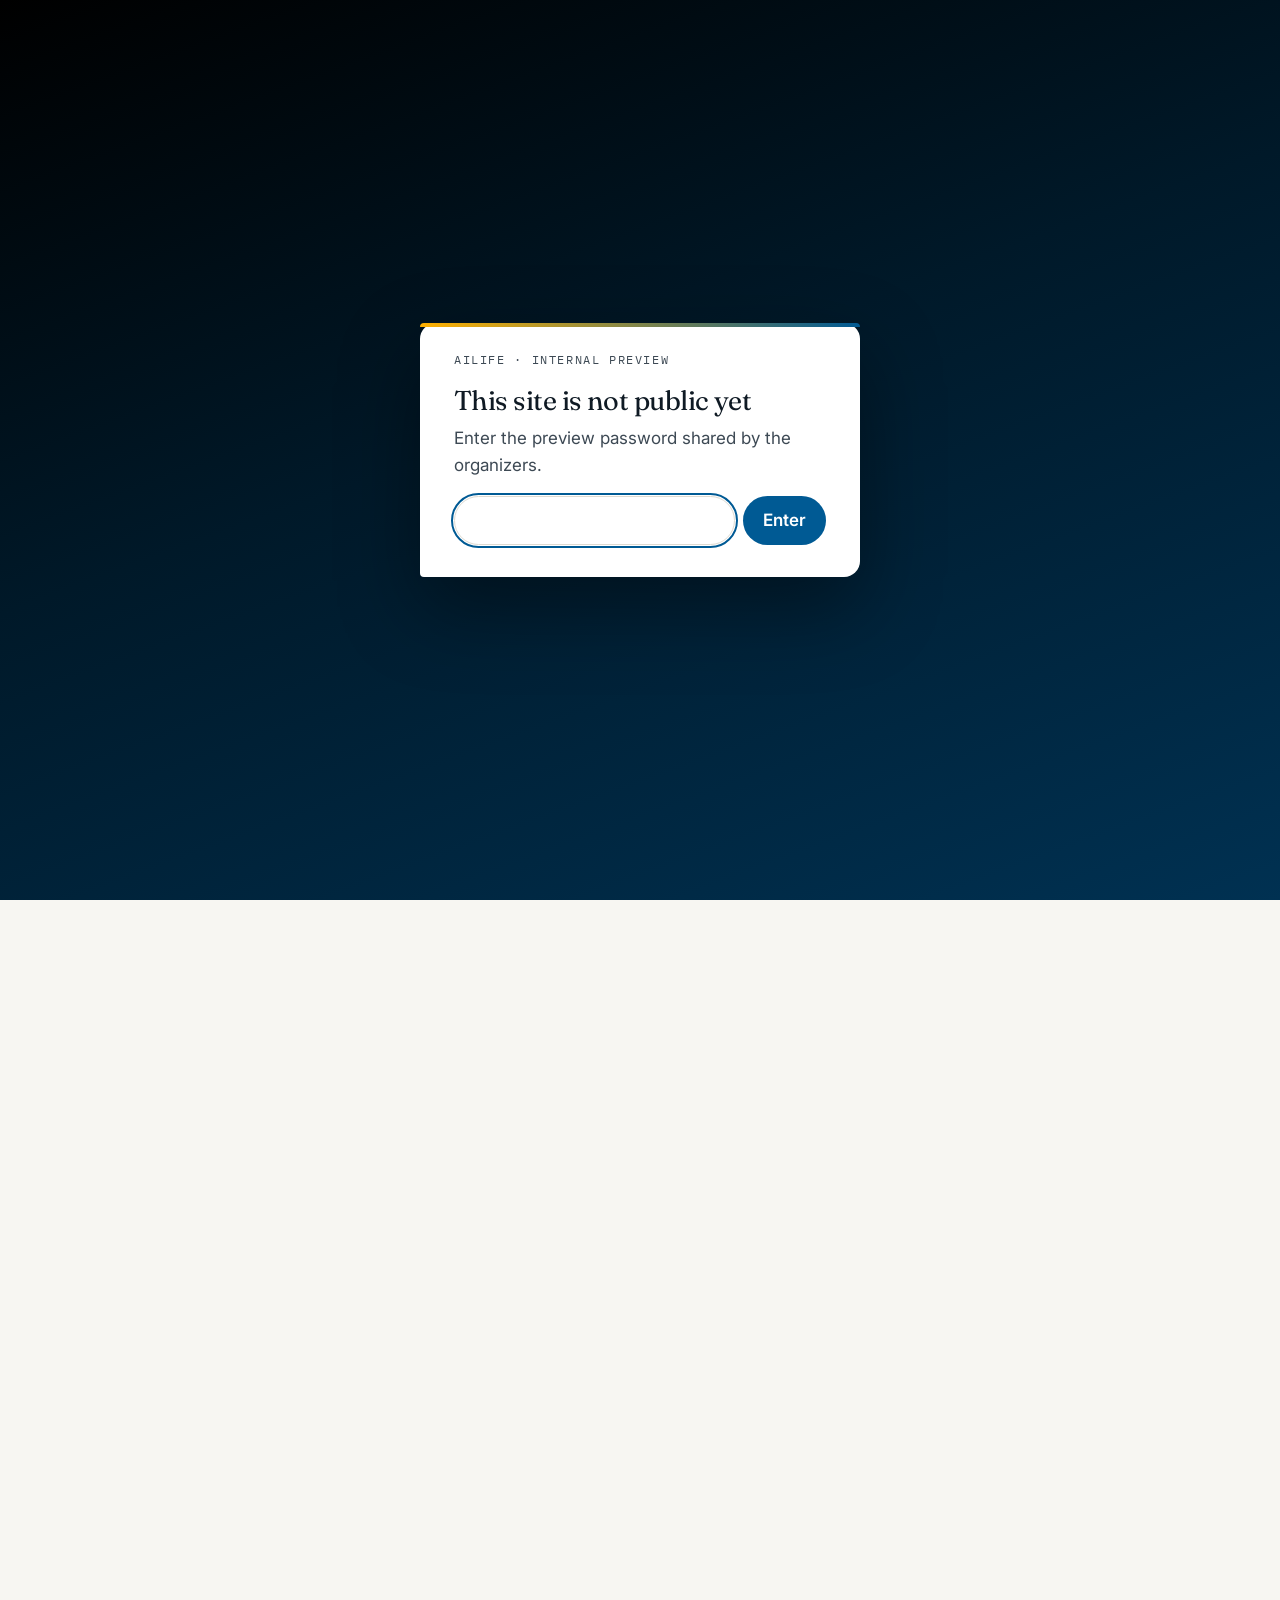
==== index.html @ e26881c4 "Try: card back to half width with the compact layout (local branch) Co-Authored-By: Claude Opus 5.5 " ====
<!DOCTYPE html>
<html lang="en">
<head>
  <meta charset="utf-8">
  <meta name="viewport" content="width=device-width, initial-scale=1">
  <!-- Internal preview phase: keep search engines out. Remove this line at public launch. -->
  <meta name="robots" content="noindex">
  <title>AiLIFE – Accelerating Life Sciences with AI and Agents | Seminar series, University of Helsinki</title>
  <meta name="description" content="AiLIFE: Accelerating Life Sciences with AI and Agents. A seminar series and community for anyone curious about how AI is changing research, at the University of Helsinki.">
  <meta property="og:title" content="AiLIFE – Accelerating Life Sciences with AI and Agents">
  <meta property="og:description" content="A seminar series and community for anyone curious about how AI is changing research. Monthly hybrid seminars at the University of Helsinki.">
  <meta property="og:image" content="assets/img/ailife-logo.png">
  <meta property="og:type" content="website">
  <link rel="icon" href="assets/img/favicon.svg" type="image/svg+xml">
  <link rel="preconnect" href="https://fonts.googleapis.com">
  <link rel="preconnect" href="https://fonts.gstatic.com" crossorigin>
  <link href="https://fonts.googleapis.com/css2?family=Inter:wght@400;500;600;700&family=Fraunces:opsz,wght,SOFT@9..144,300..600,50&family=IBM+Plex+Mono:wght@400;500&display=swap" rel="stylesheet">
  <link rel="stylesheet" href="assets/css/style.css">
  <!-- Internal preview gate: remove this line at public launch. -->
  <script src="assets/js/gate.js"></script>
</head>
<body>
  <a class="skip-link" href="#main">Skip to content</a>

  <header class="site-header">
    <div class="wrap header-inner">
      <a class="brand" href="index.html" aria-label="AiLIFE home">
        <img src="assets/img/ailife-logo-transparent.png" alt="AiLIFE – Helsinki Institute of Life Science" width="710" height="290">
      </a>
      <button class="nav-toggle" aria-expanded="false" aria-controls="site-nav" aria-label="Toggle navigation">
        <span></span><span></span><span></span>
      </button>
      <nav class="nav" id="site-nav" aria-label="Main">
        <a href="index.html">Home</a>
        <a href="program.html">Programme</a>
        <a href="past.html">Past seminars</a>
        <a href="organizers.html">Organizers</a>
        <a href="join.html">Attend</a>
      </nav>
    </div>
  </header>

  <main id="main">
    <!-- Next seminar -->
    <section class="hero" aria-labelledby="hero-heading">
      <canvas class="hero-canvas" data-network="0.8" data-helix="1" aria-hidden="true"></canvas>
      <div class="wrap hero-inner hero-stack">
        <div class="hero-text">
          <p class="eyebrow eyebrow-light eyebrow-hero"><strong>AiLIFE</strong><span class="eyebrow-sep" aria-hidden="true">·</span><span class="eyebrow-tagline">A seminar series and community for anyone curious about how AI is changing research</span></p>
          <h1 id="hero-heading" class="series-title"><span class="sr-only">AiLIFE: </span>Accelerating life sciences <em>with AI and <span class="grad-word">agents</span></em></h1>
        </div>
        <div class="hero-row">
          <div class="hero-about">
            <p class="hero-desc">From literature analysis and experiment planning to data analysis, molecular design, image analysis and automated labs, AI is reshaping how life science is done. AiLIFE brings life scientists and AI researchers together to explore what works, what doesn't yet, and what comes next.</p>
            <p class="hero-desc">Expect practical talks from local and international speakers, live demonstrations and open discussion. Bring your questions, share your own workflows, and suggest topics and speakers. Whether AI is already part of your research or you're wondering how it could be, join us and help shape this growing community.</p>
            <p class="series-meta">Tuesdays 13:00–14:00 · Biomedicum Helsinki &amp; Zoom</p>
          </div>
          <div class="hero-card hero-card-compact" data-ailife="next">
            <noscript><p>Enable JavaScript to see the next seminar, or open the <a href="program.html">programme</a>.</p></noscript>
          </div>
        </div>
      </div>
      <a class="scroll-cue" href="#themes" aria-label="Scroll down">
        <span>Scroll</span>
        <svg viewBox="0 0 24 24" aria-hidden="true"><path d="M12 4v15M5 12l7 7 7-7"/></svg>
      </a>
    </section>


    <!-- Themes -->
    <section class="section section-white themes has-cells" id="themes" aria-labelledby="themes-heading">
      <div class="cells" aria-hidden="true"><i class="cell cell-a"></i><i class="cell cell-b"></i><i class="cell cell-c"></i></div>
      <div class="wrap">
        <div class="topics">
          <div class="topics-head">
            <p class="eyebrow">What we talk about</p>
            <h2 id="themes-heading">Where AI meets the life sciences</h2>
          </div>
          <ol class="topic-list">
            <li class="topic">
              <span class="topic-no">01</span>
              <h3 class="topic-title">AI agents</h3>
              <p class="topic-text">Systems that plan, call tools and act: from literature-scale reasoning to fully automated agentic workflows.</p>
            </li>
            <li class="topic">
              <span class="topic-no">02</span>
              <h3 class="topic-title">Foundation models for biology</h3>
              <p class="topic-text">Large models of genomes, proteins, cells and images to help us predict, design and interpret biological systems.</p>
            </li>
            <li class="topic">
              <span class="topic-no">03</span>
              <h3 class="topic-title">AI-guided experiments</h3>
              <p class="topic-text">Automating the loop between hypotheses, experiments and data interpretation.</p>
            </li>
            <li class="topic">
              <span class="topic-no">04</span>
              <h3 class="topic-title">Automated laboratories</h3>
              <p class="topic-text">Self-driving labs and robotics — the practical challenges of bringing autonomous agents into the wet lab and the clinic</p>
            </li>
          </ol>
        </div>
      </div>
    </section>
    <!-- Hosts & sponsors -->
    <section class="section section-tint" aria-labelledby="hosts-heading">
      <div class="wrap">
        <p class="eyebrow">Hosts</p>
        <h2 id="hosts-heading">Organized and supported by</h2>
        <p class="lead-narrow">AiLIFE is organized by the <a href="https://mlbiomed.net/" target="_blank" rel="noopener">Machine Learning in Biomedicine</a>, <a href="https://www.helsinki.fi/en/researchgroups/precision-systems-medicine" target="_blank" rel="noopener">Precision Systems Medicine</a> and <a href="https://www.helsinki.fi/en/hilife-helsinki-institute-life-science/units/institute-biotechnology/breakthrough-discoveries/genomics-and-evolutionary-biology-research-program/gene-evolution" target="_blank" rel="noopener">Gene Evolution</a> groups, and the <a href="https://www.helsinki.fi/en/infrastructures/biodata-analytics-unit" target="_blank" rel="noopener">HiLIFE Biodata Analytics unit</a>. The seminar series is supported by the <a href="https://www.helsinki.fi/en/hilife-helsinki-institute-life-science/units/fimm" target="_blank" rel="noopener">Institute for Molecular Medicine Finland (FIMM)</a>, the <a href="https://www.helsinki.fi/en/hilife-helsinki-institute-life-science/units/institute-biotechnology" target="_blank" rel="noopener">Institute of Biotechnology</a>, and the <a href="https://www.helsinki.fi/en/hilife-helsinki-institute-life-science" target="_blank" rel="noopener">Helsinki Institute of Life Science (HiLIFE)</a>, University of Helsinki.</p>
        <div class="logo-row">
          <a href="https://mlbiomed.net/" target="_blank" rel="noopener" class="logo-item"><img src="assets/img/mlbiomed-logo.svg" alt="MLBioMed – Machine Learning in Biomedicine"></a>
          <a href="https://www.helsinki.fi/en/hilife-helsinki-institute-life-science/units/fimm" target="_blank" rel="noopener" class="logo-item"><img src="assets/img/fimm-logo.png" alt="FIMM – Institute for Molecular Medicine Finland"></a>
          <a href="https://www.helsinki.fi/en/hilife-helsinki-institute-life-science" target="_blank" rel="noopener" class="logo-item"><img src="assets/img/hilife-logo.png" alt="HiLIFE – Helsinki Institute of Life Science"></a>
          <a href="https://www.helsinki.fi/en" target="_blank" rel="noopener" class="logo-item"><img src="assets/img/uh-logo.svg" alt="University of Helsinki"></a>
        </div>
      </div>
    </section>
    <!-- Stay connected -->
    <section class="cta-band" aria-labelledby="cta-heading">
      <canvas class="hero-canvas" data-network="0.5" aria-hidden="true"></canvas>
      <div class="wrap cta-inner">
        <div>
          <p class="eyebrow eyebrow-light">Stay connected</p>
          <h2 id="cta-heading">Join an emerging AI-native life-science community.</h2>
          <p>Get the Zoom link and a reminder before each seminar, or propose a speaker for an upcoming session.</p>
        </div>
        <div class="cta-actions">
          <a class="btn btn-amber" data-ailife="mailing-list" href="#">Join the mailing list</a>
          <a class="btn btn-light" href="ailife.ics" download>Subscribe to the calendar</a>
          <a class="btn btn-light" href="organizers.html">Suggest a speaker</a>
        </div>
      </div>
    </section>
  </main>

  <footer class="site-footer">
    <div class="wrap footer-grid">
      <div>
        <img class="footer-logo" src="assets/img/ailife-logo-transparent.png" alt="" width="710" height="290">
        <p>AiLIFE: Accelerating Life Sciences with AI and Agents. A seminar series of HiLIFE and FIMM, University of Helsinki.</p>
      </div>
      <div>
        <h4>Pages</h4>
        <ul>
          <li><a href="program.html">Programme</a></li>
          <li><a href="past.html">Past seminars</a></li>
          <li><a href="organizers.html">Organizers</a></li>
          <li><a href="join.html">How to attend</a></li>
          <li><a href="ailife.ics" download>Calendar subscription (.ics)</a></li>
        </ul>
      </div>
      <div>
        <h4>Contact</h4>
        <p>Questions and speaker suggestions:<br><a href="organizers.html">Contact the organizers</a></p>
        <p><a data-ailife="mailing-list" href="#">Join the mailing list</a></p>
      </div>
      <div>
        <h4>Hosts</h4>
        <ul>
          <li><a href="https://mlbiomed.net/" target="_blank" rel="noopener">MLBioMed</a></li>
          <li><a href="https://www.helsinki.fi/en/hilife-helsinki-institute-life-science/units/fimm" target="_blank" rel="noopener">FIMM</a></li>
          <li><a href="https://www.helsinki.fi/en/hilife-helsinki-institute-life-science" target="_blank" rel="noopener">HiLIFE</a></li>
          <li><a href="https://www.helsinki.fi/en" target="_blank" rel="noopener">University of Helsinki</a></li>
        </ul>
      </div>
    </div>
    <div class="wrap footer-bottom">
      <p>© <span data-ailife="year"></span> AiLIFE seminar series · University of Helsinki</p>
    </div>
  </footer>

  <script src="assets/data/seminars.js"></script>
  <script src="assets/js/main.js"></script>
  <script src="assets/js/hero-network.js"></script>
</body>
</html>
---- assets/css/style.css ----
/* ===========================================================================
   AiLIFE seminar series — stylesheet (v2, editorial redesign)

   Identity: University of Helsinki tokens (mainBlue 70/80/90, yellow 05/20)
   on a quiet paper base. One saturated accent per band: UH blue on light
   bands, amber for "next" and the AiLIFE Radar, pale cyan only on dark bands.
   Type: Fraunces (display, light weights) · Inter (UI/body) ·
   IBM Plex Mono (uppercase "lab-notebook" meta layer).
   =========================================================================== */
:root {
  /* Surfaces */
  --paper: #f7f6f2;            /* page base: barely-warm paper */
  --paper-2: #efede6;          /* alternate band */
  --white: #ffffff;            /* cards lift off the paper without shadows */
  /* Ink */
  --ink: #0f1a24;              /* navy-tinted near-black */
  --ink-2: #3d4954;
  --muted: #6b7682;
  --line: #dedad1;             /* warm hairline that matches the paper */
  /* University of Helsinki blues */
  --uh-blue: #005a94;          /* mainBlue-70: links, primary buttons */
  --navy-80: #003152;          /* mainBlue-80 */
  --navy-90: #001929;          /* mainBlue-90: dark bands */
  /* Accents */
  --amber: #ffb000;            /* next seminar, radar */
  --amber-05: #fff1db;         /* UH yellow-05 */
  --amber-20: #ffd799;         /* UH yellow-20 */
  --amber-ink: #6b4500;
  --cyan: #8fd8ef;             /* only on dark bands */
  /* Topic strand tints (chip bg / chip text) */
  --t-azure-bg: #e4eff8;       --t-azure: #00507f;
  --t-antho-bg: #eee8f6;       --t-antho: #4f2f7a;
  --t-lichen-bg: #ebf1d9;      --t-lichen: #475a10;
  --t-amber-bg: #fff1db;       --t-amber: #6b4500;
  /* Status */
  --ok: #1e7a3a; --warn: #9a5b00; --bad: #b3261e;
  /* Shape & motion */
  --r-1: 4px; --r-2: 8px; --r-pill: 999px;
  --lift: 0 14px 34px rgba(0, 25, 41, .10);
  --ease: cubic-bezier(.2, .7, .2, 1);
  /* Type */
  --font-sans: "Inter", system-ui, -apple-system, "Segoe UI", Roboto, Helvetica, Arial, sans-serif;
  --font-display: "Fraunces", Georgia, "Times New Roman", serif;
  --font-mono: "IBM Plex Mono", ui-monospace, SFMono-Regular, Menlo, Consolas, monospace;
  --wrap: 1160px;
}

*, *::before, *::after { box-sizing: border-box; }
html { scroll-behavior: smooth; -webkit-text-size-adjust: 100%; }
body {
  margin: 0; font-family: var(--font-sans); color: var(--ink); background: var(--paper);
  line-height: 1.62; font-size: 17px; -webkit-font-smoothing: antialiased; text-rendering: optimizeLegibility;
}
img { max-width: 100%; height: auto; display: block; }
a { color: var(--uh-blue); text-decoration: none; box-shadow: inset 0 -1px 0 currentColor; transition: box-shadow .15s var(--ease), color .15s; }
a:hover { box-shadow: inset 0 -2px 0 currentColor; }
a.btn, .nav a, .brand, .mini-card, .logo-item, .more, .skip-link { box-shadow: none; }
h1, h2, h3, h4 { line-height: 1.15; margin: 0 0 .5em; font-weight: 600; letter-spacing: -.02em; }
h2 { font-family: var(--font-display); font-weight: 400; font-size: clamp(1.8rem, 3.2vw, 2.4rem); letter-spacing: -.025em; font-variation-settings: "opsz" 96, "SOFT" 50; }
h3 { font-size: 1.2rem; }
p { margin: 0 0 1em; }
strong { font-weight: 600; }
.wrap { width: min(var(--wrap), 100% - 32px); margin-inline: auto; }
.sr-only { position: absolute; width: 1px; height: 1px; overflow: hidden; clip: rect(0 0 0 0); white-space: nowrap; }
.skip-link { position: absolute; left: -999px; top: 8px; background: var(--amber); color: #000; padding: 8px 12px; border-radius: var(--r-1); z-index: 100; }
.skip-link:focus { left: 8px; }
:focus-visible { outline: 2px solid var(--amber); outline-offset: 2px; border-radius: 2px; }

/* ---- Mono "lab-notebook" eyebrow --------------------------------------- */
.eyebrow, .kicker {
  font-family: var(--font-mono); font-size: .74rem; font-weight: 500; text-transform: uppercase;
  letter-spacing: .14em; color: var(--muted); margin: 0 0 14px; display: flex; flex-wrap: wrap; align-items: center; gap: 4px 10px;
  font-variant-numeric: tabular-nums;
}
.eyebrow::before, .kicker::before { content: ""; width: 7px; height: 7px; border-radius: 50%; background: var(--uh-blue); flex: none; }
.eyebrow-light, .page-head .kicker { color: rgba(255,255,255,.72); }
.eyebrow-light::before, .page-head .kicker::before { background: var(--amber); }
.eyebrow-amber { color: var(--amber-ink); }
.eyebrow-amber::before { background: var(--amber); box-shadow: 0 0 0 4px rgba(255,176,0,.22); }
.eyebrow-sep { opacity: .5; }

/* ---- Header (glass on scroll) ------------------------------------------ */
.site-header { background: #000; color: #fff; position: sticky; top: 0; z-index: 50; border-bottom: 1px solid rgba(255,255,255,.08); transition: background .25s var(--ease); }
.site-header.is-scrolled { background: rgba(0, 8, 14, .78); -webkit-backdrop-filter: saturate(140%) blur(14px); backdrop-filter: saturate(140%) blur(14px); }
.header-inner { display: flex; align-items: center; justify-content: space-between; gap: 24px; min-height: 72px; }
.brand img { height: 48px; width: auto; }
.nav { display: flex; gap: 2px; }
.nav a { color: rgba(255,255,255,.78); padding: 8px 14px; border-radius: var(--r-pill); font-weight: 500; font-size: .93rem; transition: color .15s, background .15s; }
.nav a:hover { color: #fff; background: rgba(255,255,255,.08); }
.nav a[aria-current="page"] { color: #fff; background: rgba(255,255,255,.12); box-shadow: inset 0 0 0 1px rgba(255,255,255,.18); }
.nav-toggle { display: none; background: none; border: 0; padding: 10px; cursor: pointer; }
.nav-toggle span { display: block; width: 22px; height: 2px; background: #fff; margin: 5px 0; transition: transform .2s, opacity .2s; }
@media (max-width: 760px) {
  .nav-toggle { display: block; }
  .nav { display: none; position: absolute; left: 0; right: 0; top: 100%; background: #000; flex-direction: column; padding: 8px 16px 16px; border-bottom: 1px solid #222; }
  body.nav-open .nav { display: flex; }
  body.nav-open .nav-toggle span:nth-child(1) { transform: translateY(7px) rotate(45deg); }
  body.nav-open .nav-toggle span:nth-child(2) { opacity: 0; }
  body.nav-open .nav-toggle span:nth-child(3) { transform: translateY(-7px) rotate(-45deg); }
}

/* ---- Dark bands: hero, page heads, CTA --------------------------------- */
.hero, .page-head, .cta-band {
  position: relative; overflow: hidden; color: #fff; isolation: isolate;
  background:
    radial-gradient(900px 480px at 88% -8%, rgba(255,176,0,.20), transparent 60%),
    radial-gradient(700px 500px at -5% 110%, rgba(0,90,148,.45), transparent 60%),
    linear-gradient(160deg, #000 0%, var(--navy-90) 42%, var(--navy-80) 100%);
}
.hero-canvas { position: absolute; inset: 0; width: 100%; height: 100%; z-index: -1; pointer-events: none; }
.hero {
  /* Fill the first screen on laptops, but stop growing on very large monitors:
     viewport height minus the sticky header, capped at 860px. */
  --header-h: 72px;
  min-height: min(calc(100vh - var(--header-h)), 860px);
  min-height: min(calc(100svh - var(--header-h)), 860px);
  display: flex; align-items: center;
  padding: 32px 0 56px;
}
.hero-inner { width: min(var(--wrap), 100% - 32px); margin-inline: auto; }
.hero-text { padding-bottom: 28px; }
/* Scroll cue, bottom-right of the hero */
.scroll-cue { position: absolute; right: 28px; bottom: 22px; display: flex; flex-direction: column; align-items: center; gap: 6px; color: rgba(255,255,255,.72); font-family: var(--font-mono); font-size: .68rem; letter-spacing: .16em; text-transform: uppercase; box-shadow: none; transition: color .15s; }
.scroll-cue:hover { color: #fff; box-shadow: none; }
.scroll-cue svg { width: 22px; height: 22px; fill: none; stroke: currentColor; stroke-width: 1.6; stroke-linecap: round; stroke-linejoin: round; }
@media (max-width: 760px) { .scroll-cue { display: none; } }
.hero-inner { position: relative; }
.series-title {
  font-family: var(--font-display); font-weight: 300; font-size: clamp(2.6rem, 6.6vw, 5.6rem);
  line-height: 1.08; letter-spacing: -.035em; margin: 0 0 22px; max-width: 15ch;
  font-variation-settings: "opsz" 144, "SOFT" 50;
}
@keyframes heroIn { from { opacity: 0; transform: translateY(.5em); } to { opacity: 1; transform: none; } }
.hero-inner > .eyebrow, .series-title, .series-meta, .page-head h1, .page-head .kicker { animation: heroIn .8s var(--ease) both; }
.series-title, .page-head h1 { animation-delay: .08s; }
.series-meta { animation-delay: .22s; }
.series-title em { font-style: italic; font-weight: 300; color: var(--amber-20); }
.eyebrow-hero { font-size: 1.05rem; color: rgba(255,255,255,.9); margin-bottom: 22px; text-transform: none; letter-spacing: .04em; }
.eyebrow-hero strong { font-weight: 600; color: #fff; letter-spacing: .1em; }
.series-meta { font-family: var(--font-mono); font-size: .8rem; letter-spacing: .06em; color: rgba(255,255,255,.62); margin: 0; }

/* ---- Next-seminar card: the one dramatic object ------------------------ */
.hero-card {
  position: relative; background: var(--white); color: var(--ink);
  border-radius: 20px 20px 20px 4px; overflow: hidden;
  display: grid; grid-template-columns: 200px 1fr;
  box-shadow: 0 30px 80px rgba(0,0,0,.35), 0 0 0 1px rgba(255,255,255,.06);
}
.hero-card::before { content: ""; position: absolute; left: 0; right: 0; top: 0; height: 4px; background: linear-gradient(90deg, var(--amber), var(--uh-blue)); transition: height .25s var(--ease); z-index: 1; }
.hero-card:hover::before { height: 7px; }
.hero-date-block { background: var(--amber-05); display: flex; flex-direction: column; align-items: center; justify-content: center; padding: 32px 16px; text-align: center; border-right: 1px solid #f3dfb8; gap: 2px; }
.hero-date-dow, .hero-date-mon, .hero-date-time { font-family: var(--font-mono); text-transform: uppercase; letter-spacing: .14em; font-size: .9rem; color: var(--amber-ink); }
.hero-date-day { font-family: var(--font-display); font-weight: 300; font-size: 6.2rem; line-height: .95; letter-spacing: -.05em; color: var(--navy-90); font-variation-settings: "opsz" 144; font-variant-numeric: lining-nums; }
.hero-date-time { margin-top: 8px; color: var(--muted); letter-spacing: .06em; }
.hero-body { padding: 34px 38px 30px; }
/* "Next seminar" label: a quiet italic serif line instead of a mono uppercase eyebrow.
   The date and time are already in the date block, so they are not repeated here. */
.next-label { font-family: var(--font-display); font-style: italic; font-weight: 400; font-size: 1.05rem; letter-spacing: 0; color: var(--amber-ink); margin: 0 0 6px; font-variation-settings: "opsz" 24, "SOFT" 50; }
.hero-title { font-family: var(--font-display); font-weight: 400; font-size: clamp(1.6rem, 3vw, 2.3rem); letter-spacing: -.025em; margin: 0 0 16px; font-variation-settings: "opsz" 96, "SOFT" 50; }
.hero-speakers, .sem-speakers { display: flex; flex-wrap: wrap; gap: 10px 28px; margin: 0 0 14px; }
.hero-card.has-photo { grid-template-columns: 200px 1fr 260px; }
.hero-photo-col { display: flex; flex-direction: column; justify-content: center; align-items: center; gap: 16px; padding: 28px 28px 28px 0; }
.hero-photo { margin: 0; display: flex; flex-direction: column; align-items: center; gap: 10px; }
.hero-photo img { width: 196px; height: 196px; object-fit: cover; border-radius: 24px 24px 24px 6px; box-shadow: 0 0 0 1px var(--line), 0 18px 40px rgba(0,25,41,.18); filter: saturate(.92); }
.hero-photo figcaption { font-family: var(--font-mono); font-size: .68rem; letter-spacing: .12em; text-transform: uppercase; color: var(--muted); }
.hero-photo-col figure + figure img { width: 120px; height: 120px; }
@media (max-width: 1000px) { .hero-card.has-photo { grid-template-columns: 170px 1fr 200px; } .hero-photo img { width: 150px; height: 150px; } }
.hero-card.has-photo .hero-speakers .speaker-photo { display: none; }
@media (max-width: 760px) {
  .hero-card.has-photo { grid-template-columns: 1fr; }
  .hero-photo-col { display: none; }
  .hero-card.has-photo .hero-speakers .speaker-photo { display: block; }
}
.speaker { display: flex; align-items: center; gap: 12px; }
.speaker-text { display: flex; flex-direction: column; }
.speaker strong { font-size: 1.06rem; font-weight: 600; }
.speaker strong a { color: inherit; }
.speaker-aff { color: var(--muted); font-size: .9rem; }
.speaker-photo { width: 64px; height: 64px; border-radius: 50%; object-fit: cover; flex: none; box-shadow: 0 0 0 2px var(--white), 0 0 0 4px var(--uh-blue); }
.hero-radar, .sem-radar { background: var(--paper); border: 1px solid var(--line); border-radius: var(--r-pill); padding: 6px 14px 6px 10px; font-size: .92rem; display: inline-flex; align-items: center; gap: 8px; margin: 2px 0 16px; }
.hero-radar strong, .sem-radar strong { white-space: nowrap; font-family: var(--font-mono); font-size: .72rem; letter-spacing: .12em; text-transform: uppercase; font-weight: 500; color: var(--amber-ink); }
.radar-dot { width: 9px; height: 9px; border-radius: 50%; background: var(--amber); box-shadow: 0 0 0 4px rgba(255,176,0,.25); animation: pulse 2s infinite; flex: none; }
@keyframes pulse { 0%,100% { box-shadow: 0 0 0 3px rgba(255,176,0,.28);} 50% { box-shadow: 0 0 0 8px rgba(255,176,0,.06);} }
.hero-venue { color: var(--ink-2); margin: 0 0 6px; line-height: 1.8; }
.hero-venue .hybrid-pill { margin-left: 6px; }
.hero-localtime { color: var(--muted); font-family: var(--font-mono); font-size: .76rem; letter-spacing: .04em; margin: 0 0 20px; }
.ico { width: 17px; height: 17px; color: var(--uh-blue); display: inline-block; vertical-align: -3px; margin-right: 4px; }
.hybrid-pill { white-space: nowrap; font-family: var(--font-mono); font-size: .68rem; letter-spacing: .12em; text-transform: uppercase; color: var(--t-azure); background: var(--t-azure-bg); border-radius: var(--r-pill); padding: 3px 10px; }
.hero-actions { display: flex; flex-wrap: wrap; gap: 10px; margin: 18px 0 4px; }
.hero-status { margin: 10px 0 0; }
.hero-lead { color: var(--ink-2); }
.notice { background: var(--amber-05); border: 1px solid var(--amber-20); color: var(--amber-ink); border-radius: var(--r-2); padding: 8px 12px; font-size: .94rem; margin: 0 0 14px; }
@media (max-width: 760px) {
  .hero { padding: 24px 0 48px; min-height: 0; }
  .hero-text { padding-bottom: 0; }
  .hero > .hero-canvas { opacity: .5; }
  .eyebrow-hero .eyebrow-sep { display: none; }
  .eyebrow-tagline { flex-basis: 100%; }
  .series-meta { margin-bottom: 28px; }
  .hero-card { grid-template-columns: 1fr; border-radius: 16px 16px 16px 4px; }
  .hero-date-block { flex-direction: row; flex-wrap: wrap; gap: 4px 12px; justify-content: flex-start; align-items: baseline; padding: 18px 20px 14px; border-right: 0; border-bottom: 1px solid #f3dfb8; }
  .hero-date-day { font-size: 2.8rem; order: -1; }
  .hero-date-time { margin-top: 0; }
  .hero-body { padding: 22px 20px 22px; }
  .eyebrow-date { display: none; }
  .hero-radar, .sem-radar { display: flex; align-items: flex-start; flex-wrap: wrap; border-radius: var(--r-2); padding: 8px 12px; }
  .radar-dot { margin-top: 5px; }
}

/* ---- Buttons, badges, chips -------------------------------------------- */
.btn { display: inline-flex; align-items: center; gap: 8px; padding: 11px 20px; border-radius: var(--r-pill); font-weight: 600; font-size: .93rem; border: 1px solid transparent; transition: transform .15s var(--ease), background .15s, border-color .15s, color .15s; line-height: 1.2; }
.btn:hover { transform: translateY(-1px); }
.btn-primary { background: var(--uh-blue); color: #fff; }
.btn-primary:hover { background: var(--navy-80); }
.btn-ghost { background: transparent; color: var(--uh-blue); border-color: rgba(0,90,148,.45); }
.btn-ghost:hover { border-color: var(--uh-blue); background: rgba(0,90,148,.05); }
.btn-amber { background: var(--amber); color: #1a1200; }
.btn-amber:hover { background: #ffc233; }
.btn-light { background: rgba(255,255,255,.06); color: #fff; border-color: rgba(255,255,255,.35); }
.btn-light:hover { background: rgba(255,255,255,.12); border-color: #fff; }
.btn-small { padding: 6px 14px; font-size: .82rem; background: var(--white); color: var(--ink); border-color: var(--line); font-weight: 500; }
.btn-small:hover { border-color: var(--uh-blue); color: var(--uh-blue); }
.badge { display: inline-block; font-family: var(--font-mono); font-size: .66rem; font-weight: 500; letter-spacing: .12em; text-transform: uppercase; padding: 3px 10px; border-radius: var(--r-pill); }
.badge-confirmed { background: #e3f2e7; color: var(--ok); }
.badge-tentative { background: var(--amber-05); color: var(--warn); }
.badge-cancelled { background: #fbe4e2; color: var(--bad); }
.badge-recording { background: var(--t-azure-bg); color: var(--t-azure); }
.tags { display: flex; flex-wrap: wrap; gap: 6px; margin: 8px 0 0; }
.tag { font-family: var(--font-mono); font-size: .68rem; letter-spacing: .1em; text-transform: uppercase; border-radius: var(--r-pill); padding: 4px 11px; background: var(--paper-2); color: var(--ink-2); }
.tag-azure { background: var(--t-azure-bg); color: var(--t-azure); }
.tag-anthocyanin { background: var(--t-antho-bg); color: var(--t-antho); }
.tag-lichen { background: var(--t-lichen-bg); color: var(--t-lichen); }
.tag-amber { background: var(--t-amber-bg); color: var(--t-amber); }

/* ---- Sections ----------------------------------------------------------- */
.section { padding: 88px 0; }
.section-tint {
  background-color: var(--paper-2);
  /* faint hexagonal lattice: molecular bonds, 4% ink */
  background-image: url("data:image/svg+xml,%3Csvg xmlns='http://www.w3.org/2000/svg' width='56' height='97' viewBox='0 0 56 97'%3E%3Cg fill='none' stroke='%230f1a24' stroke-opacity='.045' stroke-width='1'%3E%3Cpath d='M28 1l27 16v32L28 65 1 49V17z'/%3E%3Cpath d='M28 65v32M1 49L-26 65M55 49l27 16'/%3E%3C/g%3E%3C/svg%3E");
  background-size: 56px 97px;
}
.section-white { background: var(--white); }
.section-head { display: flex; align-items: flex-end; justify-content: space-between; gap: 16px; margin-bottom: 28px; }
.section-head h2 { margin: 0; }
.more { font-weight: 600; white-space: nowrap; font-size: .95rem; }
.more:hover { text-decoration: underline; text-underline-offset: 3px; }
.grid-2 { display: grid; grid-template-columns: 1.35fr 1fr; gap: 64px; align-items: start; }
.grid-3 { display: grid; grid-template-columns: repeat(3, 1fr); gap: 20px; }
@media (max-width: 900px) { .grid-2, .grid-3 { grid-template-columns: 1fr; gap: 32px; } }
@media (max-width: 760px) { .section { padding: 56px 0; } }
.lead { font-family: var(--font-display); font-weight: 300; font-size: clamp(1.25rem, 2vw, 1.5rem); line-height: 1.45; color: var(--ink); letter-spacing: -.01em; font-variation-settings: "opsz" 48, "SOFT" 50; }
.lead-narrow { font-size: 1.08rem; color: var(--ink-2); max-width: 68ch; }
.grid-2 > div > p { max-width: 68ch; }
.page-head { padding: 36px 0; min-height: 300px; display: flex; align-items: center; }
.page-head > .wrap { width: min(var(--wrap), 100% - 32px); position: relative; }
@media (max-width: 760px) { .page-head { min-height: 240px; padding: 28px 0; } }
.page-head h1 { font-family: var(--font-display); font-weight: 300; font-size: clamp(2.4rem, 5.4vw, 4.2rem); letter-spacing: -.035em; line-height: 1; margin: 0 0 18px; font-variation-settings: "opsz" 144, "SOFT" 50; }
.page-head .lead-narrow { color: rgba(255,255,255,.82); }
.page-head a:not(.btn) { color: var(--amber-20); }
.page-actions { display: flex; flex-wrap: wrap; gap: 10px; margin-top: 14px; }
.page-head .btn-ghost { color: #fff; border-color: rgba(255,255,255,.4); }
.page-head .btn-ghost:hover { border-color: #fff; background: rgba(255,255,255,.08); }
.page-head .btn-primary { background: var(--amber); color: #1a1200; }
.page-head .btn-primary:hover { background: #ffc233; }

.facts { background: var(--white); border: 1px solid var(--line); border-radius: 16px 16px 16px 4px; padding: 28px 30px; }
.facts dl { margin: 0; }
.facts dt { font-family: var(--font-mono); font-weight: 500; font-size: .7rem; text-transform: uppercase; letter-spacing: .14em; color: var(--muted); margin-top: 18px; padding-top: 14px; border-top: 1px solid var(--line); }
.facts dt:first-child { margin-top: 0; padding-top: 0; border-top: 0; }
.facts dd { margin: 6px 0 0; color: var(--ink-2); }

.mini-grid { display: grid; grid-template-columns: repeat(3, 1fr); gap: 16px; }
@media (max-width: 760px) { .mini-grid { grid-template-columns: 1fr; } }
.mini-card { position: relative; display: flex; flex-direction: column; gap: 6px; background: var(--white); border: 1px solid var(--line); border-radius: var(--r-2) var(--r-2) var(--r-2) 2px; padding: 22px 22px 20px; color: inherit; transition: transform .2s var(--ease), box-shadow .2s var(--ease), border-color .2s; }
.mini-card::after { content: "›"; position: absolute; right: 18px; top: 16px; font-size: 1.4rem; color: var(--muted); transition: transform .2s var(--ease), color .2s; }
.mini-card:hover { transform: translateY(-2px); box-shadow: var(--lift); border-color: transparent; }
.mini-card:hover::after { transform: translateX(3px); color: var(--uh-blue); }
.mini-date { font-family: var(--font-mono); font-size: .74rem; letter-spacing: .12em; color: var(--uh-blue); }
.mini-speaker { font-weight: 600; font-size: 1.04rem; }
.mini-title { color: var(--muted); font-size: .92rem; }

.logo-row { display: flex; flex-wrap: wrap; align-items: center; gap: 14px; margin-top: 32px; }
.logo-item { background: var(--white); padding: 14px 22px; border-radius: var(--r-2); border: 1px solid var(--line); transition: border-color .2s, transform .2s var(--ease); }
.logo-item:hover { border-color: var(--uh-blue); transform: translateY(-1px); }
.logo-item img { height: 52px; width: auto; max-width: 220px; object-fit: contain; }

/* ---- About: single column, both paragraphs in the same style ------------- */
.about-text { font-size: 1.12rem; line-height: 1.7; color: var(--ink-2); max-width: 70ch; }

/* ---- Topics: numbered editorial index (heading left, four rows right) ------- */
.topics { display: grid; grid-template-columns: minmax(0, 1fr) minmax(0, 1.55fr); gap: 72px; align-items: start; }
.topics-head h2 { margin: 0; }
.topic-list { list-style: none; margin: 0; padding: 0; border-top: 1px solid var(--ink); }
.topic { display: grid; grid-template-columns: 64px 1fr; column-gap: 20px; padding: 26px 0 28px; border-bottom: 1px solid var(--line); }
.topic-no { grid-row: span 2; font-family: var(--font-mono); font-size: .78rem; letter-spacing: .12em; color: var(--muted); padding-top: .55em; }
.topic-title { font-family: var(--font-display); font-weight: 300; font-size: clamp(1.6rem, 2.6vw, 2.1rem); letter-spacing: -.025em; line-height: 1.1; margin: 0 0 10px; font-variation-settings: "opsz" 96, "SOFT" 50; transition: color .2s; }
.topic-text { color: var(--ink-2); margin: 0; max-width: 56ch; }
.topic:hover .topic-title { color: var(--uh-blue); }
.topic:hover .topic-no { color: var(--amber-ink); }
@media (max-width: 900px) {
  .topics { grid-template-columns: 1fr; gap: 28px; }
  .topic { grid-template-columns: 44px 1fr; padding: 20px 0 22px; }
}

/* ---- Experimental bio motifs --------------------------------------------- */
/* Cell blobs: soft organelle-like shapes, very slow morph, static under reduced motion. */
.has-cells { position: relative; overflow: hidden; }
.has-cells > .wrap { position: relative; }
.cells { position: absolute; inset: 0; pointer-events: none; }
.cell { position: absolute; display: block; filter: blur(34px); opacity: .55; border-radius: 48% 52% 60% 40% / 50% 45% 55% 50%; animation: morph 26s ease-in-out infinite alternate; }
.cell-a { width: 420px; height: 340px; left: -120px; top: -80px; background: var(--t-azure-bg); }
.cell-b { width: 360px; height: 300px; right: -100px; top: 20px; background: var(--t-antho-bg); animation-delay: -9s; }
.cell-c { width: 300px; height: 260px; left: 42%; bottom: -140px; background: var(--t-lichen-bg); animation-delay: -17s; }
@keyframes morph {
  0% { border-radius: 48% 52% 60% 40% / 50% 45% 55% 50%; transform: translate(0,0) rotate(0deg); }
  50% { border-radius: 55% 45% 42% 58% / 42% 58% 46% 54%; transform: translate(18px,-12px) rotate(6deg); }
  100% { border-radius: 42% 58% 52% 48% / 56% 40% 60% 44%; transform: translate(-10px,14px) rotate(-4deg); }
}
/* Gradient-clipped keyword in the hero title (static). */
.grad-word {
  background: linear-gradient(95deg, var(--amber-20) 0%, #ffe2a8 45%, var(--cyan) 100%);
  -webkit-background-clip: text; background-clip: text; color: transparent;
  /* italic glyphs overhang their box; pad the painted area so the final "s" is not clipped */
  display: inline-block; padding: .12em .14em .28em .04em; margin: -.12em -.14em -.28em -.04em;
}
/* Film grain on dark bands: static SVG noise, screen-blended. */
.hero::after, .page-head::after, .cta-band::after {
  content: ""; position: absolute; inset: 0; z-index: -1; pointer-events: none; opacity: .14; mix-blend-mode: screen;
  background-image: url("data:image/svg+xml,%3Csvg xmlns='http://www.w3.org/2000/svg' width='220' height='220'%3E%3Cfilter id='g'%3E%3CfeTurbulence type='fractalNoise' baseFrequency='.9' numOctaves='2' stitchTiles='stitch'/%3E%3CfeColorMatrix values='0 0 0 0 1 0 0 0 0 1 0 0 0 0 1 0 0 0 .5 0'/%3E%3C/filter%3E%3Crect width='100%25' height='100%25' filter='url(%23g)'/%3E%3C/svg%3E");
}
/* Hand-drawn squiggle under nav links on hover. */
.nav a { background: url("data:image/svg+xml,%3Csvg xmlns='http://www.w3.org/2000/svg' viewBox='0 0 103 9'%3E%3Cpath d='M1 5c8-4 12 4 20 0s12 4 20 0 12 4 20 0 12 4 20 0 12 4 21 0' fill='none' stroke='%23ffb000' stroke-width='2' stroke-linecap='round'/%3E%3C/svg%3E") no-repeat 14px calc(100% - 3px) / 0 7px; transition: background-size .5s cubic-bezier(.215,.61,.355,1), color .15s, background-color .15s; }
.nav a:hover { background-size: calc(100% - 28px) 7px; }
@media (prefers-reduced-motion: reduce) {
  .cell { animation: none; }
  .nav a { transition: none; }
}

/* ---- CTA band ----------------------------------------------------------- */
.cta-band { padding: 84px 0; }
.cta-inner { position: relative; display: grid; grid-template-columns: 1.3fr 1fr; gap: 40px; align-items: end; }
.cta-band h2 { color: #fff; font-weight: 300; font-size: clamp(2rem, 4vw, 3rem); max-width: 18ch; margin-bottom: 16px; }
.cta-band p { color: rgba(255,255,255,.78); max-width: 52ch; margin: 0; }
.cta-actions { display: flex; flex-wrap: wrap; gap: 10px; justify-content: flex-end; }
@media (max-width: 900px) { .cta-inner { grid-template-columns: 1fr; } .cta-actions { justify-content: flex-start; } }

/* ---- Seminar cards (programme) ----------------------------------------- */
.sem-list { display: flex; flex-direction: column; gap: 14px; }
.sem-card { display: grid; grid-template-columns: 124px 1fr; background: var(--white); border: 1px solid var(--line); border-radius: var(--r-2) var(--r-2) var(--r-2) 2px; overflow: hidden; scroll-margin-top: 90px; transition: box-shadow .2s var(--ease), transform .2s var(--ease), border-color .2s; }
.sem-card:hover { box-shadow: var(--lift); border-color: transparent; transform: translateY(-1px); }
.sem-card:target { box-shadow: 0 0 0 3px var(--amber); }
.sem-date { border-right: 1px solid var(--line); display: flex; flex-direction: column; align-items: center; justify-content: center; padding: 20px 10px; text-align: center; gap: 2px; }
.sem-date-day { font-family: var(--font-display); font-weight: 300; font-size: 2.8rem; line-height: 1; color: var(--navy-90); letter-spacing: -.04em; font-variation-settings: "opsz" 144; font-variant-numeric: lining-nums; }
.sem-date-mon, .sem-date-year { font-family: var(--font-mono); text-transform: uppercase; font-size: .72rem; letter-spacing: .14em; color: var(--uh-blue); }
.sem-date-year { color: var(--muted); }
.sem-body { padding: 20px 26px 18px; }
.sem-meta { font-family: var(--font-mono); color: var(--muted); font-size: .72rem; letter-spacing: .08em; text-transform: uppercase; margin: 0 0 8px; display: flex; flex-wrap: wrap; gap: 4px 8px; align-items: center; }
.sem-meta a { color: var(--ink-2); box-shadow: none; }
.sem-meta a:hover { color: var(--uh-blue); }
.sem-title { font-family: var(--font-display); font-weight: 400; font-size: 1.45rem; letter-spacing: -.02em; margin: 0 0 10px; font-variation-settings: "opsz" 72, "SOFT" 50; }
.sem-card.is-past .sem-date-day { color: var(--muted); }
.sem-card.is-cancelled .sem-title { text-decoration: line-through; color: var(--muted); }
.sem-links { display: flex; flex-wrap: wrap; gap: 8px; margin: 12px 0 0; }
.abstract { margin: 10px 0 4px; border-top: 1px solid var(--line); padding-top: 10px; }
.abstract summary { cursor: pointer; font-family: var(--font-mono); font-size: .74rem; letter-spacing: .12em; text-transform: uppercase; color: var(--uh-blue); list-style: none; }
.abstract summary::-webkit-details-marker { display: none; }
.abstract summary::before { content: "+"; display: inline-block; width: 1.1em; transition: transform .2s; }
.abstract[open] summary::before { content: "−"; }
.abstract-text, .bio-text { margin-top: 10px; color: var(--ink-2); max-width: 70ch; }
.bio-text h4 { margin: 12px 0 4px; font-size: .95rem; }
@media (max-width: 600px) {
  .sem-card { grid-template-columns: 1fr; }
  .sem-date { flex-direction: row; gap: 10px; justify-content: flex-start; align-items: baseline; padding: 12px 18px; border-right: 0; border-bottom: 1px solid var(--line); }
  .sem-date-day { font-size: 1.9rem; }
  .sem-body { padding: 16px 18px; }
}

/* ---- Archive: publication-table rows ----------------------------------- */
.season { margin-bottom: 56px; }
.season-title { display: flex; align-items: center; justify-content: space-between; gap: 12px; margin: 0 0 4px; padding-bottom: 12px; border-bottom: 1px solid var(--ink); }
.season-title .eyebrow { margin: 0; color: var(--ink); }
.season-title .count { font-family: var(--font-mono); font-size: .72rem; letter-spacing: .12em; text-transform: uppercase; color: var(--muted); font-weight: 400; }
.arc-row { display: grid; grid-template-columns: 150px 1fr 170px 120px; gap: 24px; padding: 22px 12px; border-bottom: 1px solid var(--line); scroll-margin-top: 90px; transition: background .15s; margin: 0 -12px; }
.arc-row:hover { background: var(--white); }
.arc-row { border-left: 4px solid transparent; padding-left: 16px; }
.arc-row.tint-azure { border-left-color: var(--t-azure); }
.arc-row.tint-anthocyanin { border-left-color: var(--t-antho); }
.arc-row.tint-lichen { border-left-color: var(--t-lichen); }
.arc-row.tint-amber { border-left-color: var(--t-amber); }
.arc-row p { margin: 0; }
.arc-date { font-family: var(--font-mono); font-size: .74rem; letter-spacing: .1em; color: var(--muted); padding-top: 5px; }
.arc-title { font-family: var(--font-display); font-weight: 400; font-size: 1.3rem; letter-spacing: -.02em; margin: 0 0 6px; font-variation-settings: "opsz" 72, "SOFT" 50; }
.arc-row:hover .arc-title { color: var(--uh-blue); }
.arc-speaker { color: var(--ink-2); font-size: .95rem; }
.arc-speaker a { color: var(--ink); font-weight: 600; }
.arc-aff { color: var(--muted); }
.arc-venue { font-size: .86rem; color: var(--muted); padding-top: 4px; }
.arc-links { display: flex; flex-direction: column; gap: 4px; align-items: flex-end; padding-top: 4px; }
.arc-links a { font-family: var(--font-mono); font-size: .72rem; letter-spacing: .1em; text-transform: uppercase; box-shadow: none; }
.arc-links a:hover { text-decoration: underline; text-underline-offset: 3px; }
.radar summary { display: inline-flex; align-items: center; gap: 8px; color: var(--amber-ink); }
.radar summary::before { display: none; }
.radar-list { margin: 10px 0 0; padding-left: 1.1em; max-width: 70ch; color: var(--ink-2); font-size: .95rem; }
.radar-list li { margin-bottom: 6px; }
.radar-list li::marker { color: var(--amber); }
.radar-note { color: var(--muted); }
.arc-row.is-cancelled .arc-title { text-decoration: line-through; color: var(--muted); }
@media (max-width: 860px) {
  .arc-row { grid-template-columns: 1fr; gap: 6px; padding: 18px 0; margin: 0; }
  .arc-row:hover { background: transparent; }
  .arc-links { flex-direction: row; justify-content: flex-start; gap: 16px; }
}
.empty { background: var(--white); border: 1px dashed var(--line); border-radius: var(--r-2); padding: 36px 28px; text-align: center; color: var(--ink-2); }

/* ---- Organizers --------------------------------------------------------- */
.people-grid { display: grid; grid-template-columns: repeat(auto-fill, minmax(250px, 1fr)); gap: 16px; }
.person { background: var(--white); border: 1px solid var(--line); border-radius: var(--r-2) var(--r-2) var(--r-2) 2px; padding: 24px; display: flex; flex-direction: column; gap: 6px; transition: box-shadow .2s var(--ease), transform .2s var(--ease), border-color .2s; }
.person:hover { box-shadow: var(--lift); border-color: transparent; transform: translateY(-2px); }
.person-avatar { width: 88px; height: 88px; border-radius: 50%; background: radial-gradient(circle at 30% 25%, #1b6aa3, var(--navy-90)); color: #fff; display: flex; align-items: center; justify-content: center; font-family: var(--font-display); font-weight: 400; font-size: 1.35rem; letter-spacing: .02em; margin-bottom: 10px; overflow: hidden; box-shadow: 0 0 0 2px var(--white), 0 0 0 3px var(--line); }
.person-avatar img { width: 100%; height: 100%; object-fit: cover; }
.person h3 { margin: 0; font-family: var(--font-display); font-weight: 400; font-size: 1.3rem; letter-spacing: -.015em; }
.person-role { font-family: var(--font-mono); color: var(--uh-blue); font-size: .7rem; letter-spacing: .12em; text-transform: uppercase; margin: 2px 0 4px; }
.person-unit { font-size: .88rem; margin: 0; font-weight: 500; color: var(--ink-2); }
.person p.bio { font-size: .93rem; color: var(--ink-2); margin: 8px 0 0; }
.person-links { display: flex; flex-wrap: wrap; gap: 6px 14px; margin-top: auto; padding-top: 14px; font-size: .86rem; }
.person.is-lead { border-color: var(--amber-20); background: linear-gradient(180deg, var(--amber-05), var(--white) 45%); }
.person.is-lead .person-avatar { box-shadow: 0 0 0 2px var(--white), 0 0 0 4px var(--amber); }

/* ---- Attend page -------------------------------------------------------- */
.info-card { background: var(--white); border: 1px solid var(--line); border-radius: var(--r-2) var(--r-2) var(--r-2) 2px; padding: 28px; }
.info-card h2 { font-size: 1.6rem; }
.note { background: var(--amber-05); border-left: 3px solid var(--amber); padding: 10px 14px; border-radius: 0 var(--r-1) var(--r-1) 0; font-size: .94rem; }
.checklist { padding-left: 1.2em; }
.checklist li { margin-bottom: 10px; }
.checklist li::marker { color: var(--uh-blue); }
code { font-family: var(--font-mono); font-size: .86em; background: var(--paper-2); padding: 1px 6px; border-radius: var(--r-1); word-break: break-all; }

/* ---- Footer ------------------------------------------------------------- */
.site-footer { background: #000; color: #b9c0c8; padding: 64px 0 28px; font-size: .93rem; border-top: 3px solid var(--amber); }
.site-footer a { color: #fff; box-shadow: none; }
.site-footer a:hover { color: var(--amber-20); }
.footer-grid { display: grid; grid-template-columns: 1.6fr 1fr 1fr 1fr; gap: 36px; }
@media (max-width: 860px) { .footer-grid { grid-template-columns: 1fr 1fr; } }
@media (max-width: 520px) { .footer-grid { grid-template-columns: 1fr; } }
.footer-logo { height: 56px; width: auto; margin-bottom: 18px; }
.site-footer h4 { font-family: var(--font-mono); color: rgba(255,255,255,.55); margin: 0 0 14px; font-size: .7rem; font-weight: 500; text-transform: uppercase; letter-spacing: .16em; }
.site-footer ul { list-style: none; padding: 0; margin: 0; }
.site-footer li { margin-bottom: 8px; }
.footer-bottom { border-top: 1px solid #1d1d1d; margin-top: 40px; padding-top: 18px; color: #7d858e; font-family: var(--font-mono); font-size: .72rem; letter-spacing: .08em; }
.footer-bottom p { margin: 0; }

/* ---- Scroll reveal ------------------------------------------------------ */
.js-reveal .section .wrap > *, .js-reveal .mini-card, .js-reveal .sem-card, .js-reveal .arc-row,
.js-reveal .person, .js-reveal .info-card {
  opacity: 0; transform: translateY(14px);
  transition: opacity .6s var(--ease) var(--d, 0ms), transform .6s var(--ease) var(--d, 0ms), box-shadow .2s var(--ease), border-color .2s;
}
.js-reveal .in { opacity: 1 !important; transform: none !important; }
.js-reveal .sem-card.in:hover, .js-reveal .person.in:hover, .js-reveal .mini-card.in:hover { transform: translateY(-2px) !important; }

@media (prefers-reduced-motion: reduce) {
  html { scroll-behavior: auto; }
  .radar-dot, .hero-inner > .eyebrow, .series-title, .series-meta, .page-head h1, .page-head .kicker { animation: none; }
  *, *::before, *::after { transition-duration: .01ms !important; }
}
@media print {
  .site-header, .hero-canvas, .cta-band, .nav-toggle { display: none !important; }
  .hero, .page-head { background: none; color: #000; }
}

/* ---- Internal preview gate (remove at public launch) ---------------------- */
html.gated body > *:not(#gate) { visibility: hidden; }
html.gated { background: var(--navy-90); }
#gate { position: fixed; inset: 0; z-index: 1000; display: grid; place-items: center; padding: 24px; background: linear-gradient(160deg, #000 0%, var(--navy-90) 45%, var(--navy-80) 100%); }
.gate-box { background: var(--white); color: var(--ink); border-radius: 16px 16px 16px 4px; padding: 32px 34px; width: min(440px, 100%); box-shadow: 0 30px 80px rgba(0,0,0,.4); }
.gate-box::before { content: ""; display: block; height: 4px; margin: -32px -34px 24px; border-radius: 16px 16px 0 0; background: linear-gradient(90deg, var(--amber), var(--uh-blue)); }
.gate-kicker { font-family: var(--font-mono); font-size: .72rem; letter-spacing: .14em; text-transform: uppercase; color: var(--amber-ink); margin: 0 0 10px; }
.gate-box h1 { font-family: var(--font-display); font-weight: 400; font-size: 1.7rem; letter-spacing: -.02em; margin: 0 0 8px; }
.gate-box p { color: var(--ink-2); margin: 0 0 16px; }
.gate-row { display: flex; gap: 8px; }
.gate-row input { flex: 1; font: inherit; padding: 10px 14px; border: 1px solid var(--line); border-radius: var(--r-pill); min-width: 0; }
.gate-row input:focus { outline: 2px solid var(--uh-blue); outline-offset: 1px; }
.gate-row button { font: inherit; font-weight: 600; padding: 10px 20px; border: 0; border-radius: var(--r-pill); background: var(--uh-blue); color: #fff; cursor: pointer; }
.gate-row button:hover { background: var(--navy-80); }
.gate-err { color: var(--bad); font-size: .9rem; margin: 10px 0 0 !important; }

/* ---- Two-column hero: about text left, compact next-seminar card right ---- */
.hero-split { display: grid; grid-template-columns: minmax(0, 1fr) 370px; gap: 44px; align-items: center; }
.hero-split .hero-text { padding-bottom: 0; }
.hero-split .series-title { font-size: clamp(2.2rem, 3.7vw, 4rem); max-width: none; margin-bottom: 18px; }
@media (min-width: 1001px) { .hero-split .title-line1 { white-space: nowrap; } }
.hero-split .series-title em { display: block; }
.hero-sub { font-size: clamp(1.1rem, 1.5vw, 1.3rem); color: #fff; font-weight: 500; margin: 0 0 14px; max-width: 46ch; }
.hero-desc { color: rgba(255,255,255,.78); font-size: 1rem; line-height: 1.65; max-width: none; margin: 0 0 14px; }
.hero-desc + .series-meta { margin-top: 10px; }
.hero-split .title-name { font-weight: 500; letter-spacing: -.02em; }
.hero-split .series-title + .hero-desc { margin-top: 22px; }
.hero-card-compact { display: block; grid-template-columns: none; border-radius: 18px 18px 18px 4px; }
.cc-date { display: flex; align-items: center; gap: 14px; background: var(--amber-05); border-bottom: 1px solid #f3dfb8; padding: 18px 22px 14px; }
.cc-day { font-family: var(--font-display); font-weight: 300; font-size: 4rem; line-height: .9; letter-spacing: -.05em; color: var(--navy-90); font-variation-settings: "opsz" 144; }
.cc-when { display: flex; flex-direction: column; font-family: var(--font-mono); font-size: .8rem; letter-spacing: .08em; color: var(--amber-ink); gap: 2px; }
.cc-when span:last-child { color: var(--muted); }
.cc-body { padding: 20px 22px 22px; }
.cc-title { font-family: var(--font-display); font-weight: 400; font-size: 1.3rem; line-height: 1.2; letter-spacing: -.02em; margin: 0 0 14px; font-variation-settings: "opsz" 72, "SOFT" 50; }
.cc-speakers { display: flex; flex-wrap: wrap; gap: 10px 20px; margin: 0 0 14px; }
.cc-speakers .speaker-photo { width: 52px; height: 52px; }
.cc-venue { color: var(--ink-2); font-size: .95rem; margin: 0 0 18px; line-height: 1.7; }
.cc-venue .hybrid-pill { margin-left: 4px; }
.cc-actions { display: flex; flex-wrap: wrap; gap: 8px; }
.cc-actions .btn { padding: 9px 16px; font-size: .9rem; }
@media (max-width: 1000px) {
  .hero-split { grid-template-columns: 1fr; gap: 32px; }
}
/* Long tagline in the hero eyebrow: keep the dot inline with the first line. */
.hero-split .eyebrow-hero { display: block; line-height: 1.6; max-width: none; }
.hero-split .eyebrow-hero::before { display: none; }

/* ---- Stacked hero: eyebrow + title full width, then about | card (1:1) ---- */
.hero-stack .hero-text { padding-bottom: 0; margin-bottom: 36px; }
.hero-stack .series-title { margin-bottom: 0; }
.hero-row { display: grid; grid-template-columns: 1fr 1fr; gap: 48px; align-items: start; }
.hero-about .hero-desc { max-width: 60ch; }
.hero-about .series-meta { margin-top: 18px; }
@media (max-width: 900px) { .hero-row { grid-template-columns: 1fr; gap: 28px; } }
.hero:has(.hero-stack) { padding-bottom: 84px; }
/* Single-line title in the stacked hero (wraps naturally on narrow screens). */
/* As large as possible while still fitting one line in the content column
   (measured: the title is ~14.5x its font size wide). */
.hero-stack .series-title { font-size: clamp(2rem, calc(min(100vw - 32px, 1160px) / 14.8), 5.6rem); max-width: none; }
@media (min-width: 901px) { .hero-stack .series-title { white-space: nowrap; } }
@media (min-width: 901px) and (max-width: 1160px) { .hero-stack .eyebrow-hero { font-size: .88rem; letter-spacing: .02em; } }
/* Smaller, calmer card in the stacked hero. */
.hero-stack .hero-row { grid-template-columns: minmax(0, 1fr) minmax(0, 1fr); gap: 56px; align-items: start; }
.hero-stack .cc-date { padding: 14px 20px 12px; gap: 12px; }
.hero-stack .cc-day { font-size: 3.2rem; }
.hero-stack .cc-when { font-size: .74rem; }
.hero-stack .cc-body { padding: 16px 20px 18px; }
.hero-stack .next-label { font-size: .95rem; margin-bottom: 4px; }
.hero-stack .cc-title { font-size: 1.15rem; margin-bottom: 12px; }
.hero-stack .cc-speakers { margin-bottom: 10px; }
.hero-stack .cc-speakers .speaker-photo { width: 44px; height: 44px; }
.hero-stack .cc-speakers .speaker strong { font-size: 1rem; }
.hero-stack .cc-speakers .speaker-aff { font-size: .85rem; }
.hero-stack .cc-venue { font-size: .88rem; margin-bottom: 14px; }
.hero-stack .cc-actions .btn { padding: 8px 14px; font-size: .85rem; }
@media (max-width: 900px) { .hero-stack .hero-row { grid-template-columns: 1fr; gap: 28px; } }
/* Stacked hero: start content near the top instead of centring it vertically. */
.hero:has(.hero-stack) { align-items: flex-start; padding-top: 56px; }
.hero-about .hero-desc { font-size: 1.12rem; line-height: 1.65; }
@media (max-width: 760px) { .hero:has(.hero-stack) { padding-top: 28px; } .hero-about .hero-desc { font-size: 1.04rem; } }
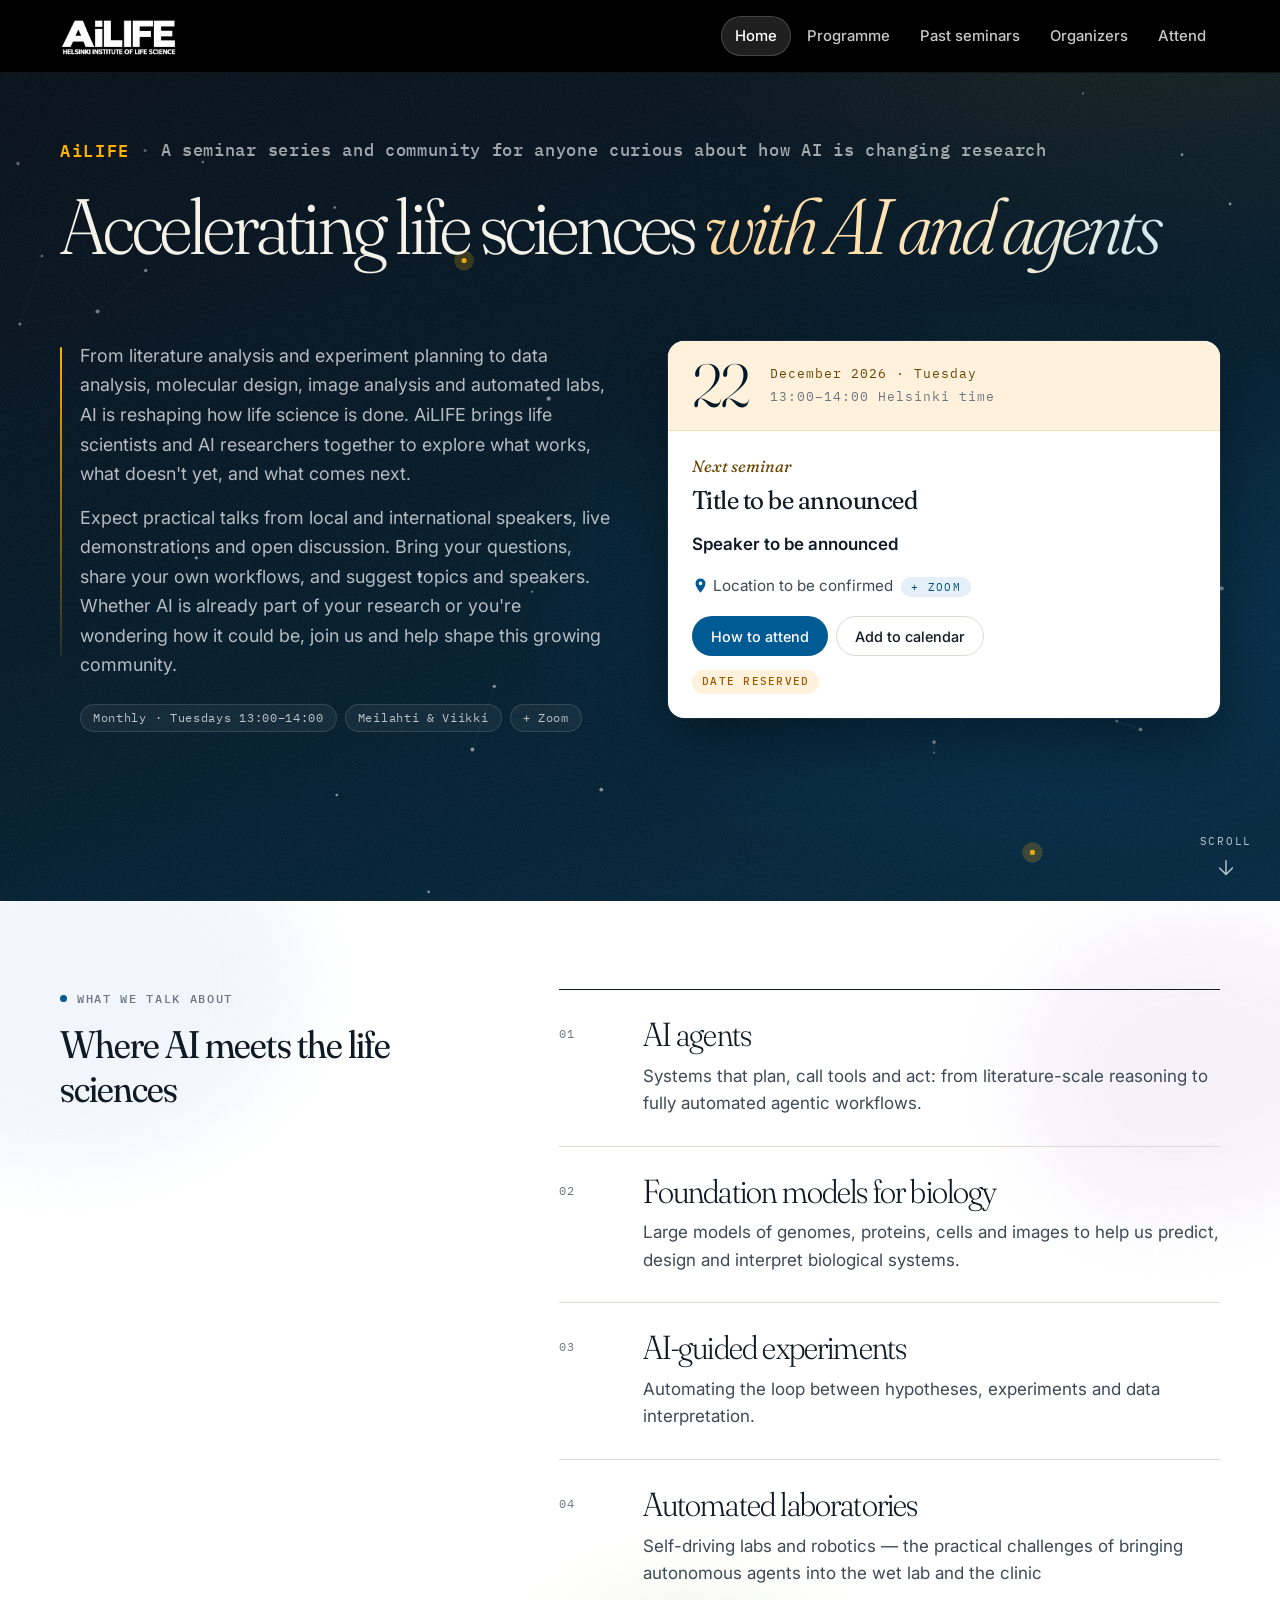
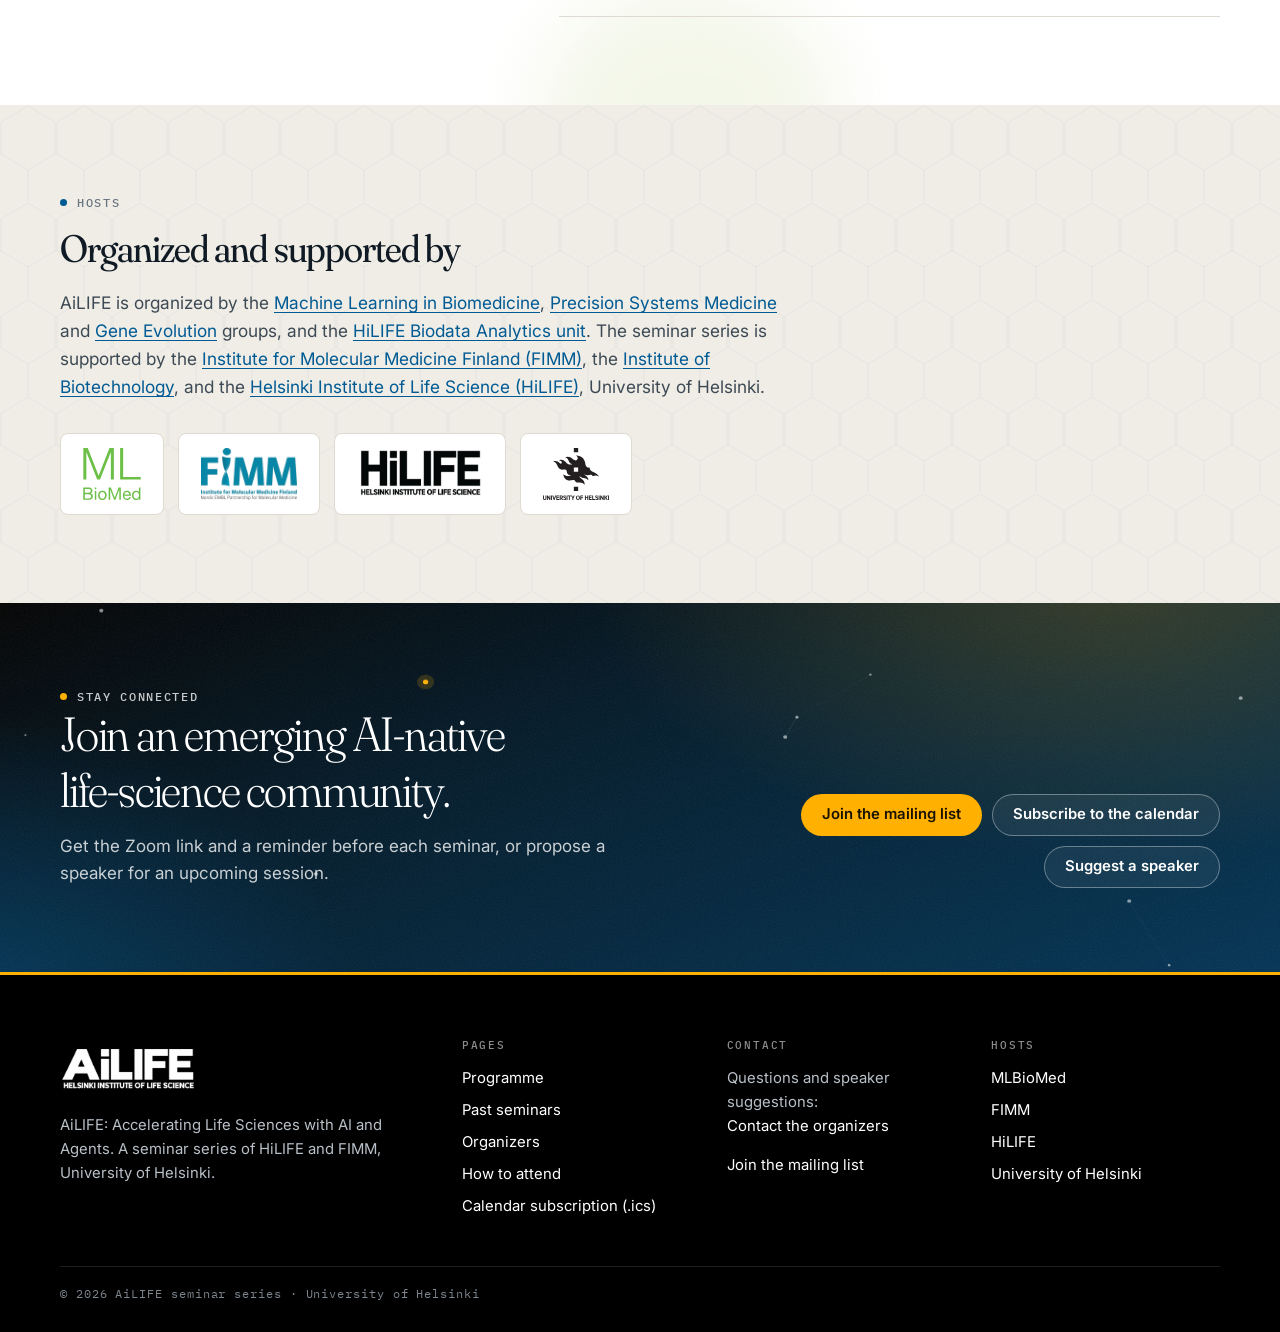
==== commit 7ab7ad45: "Public launch: remove the preview password gate and noindex; absolute og:image and og:url for link p" ====
--- a/index.html
+++ b/index.html
@@ -3,21 +3,18 @@
 <head>
   <meta charset="utf-8">
   <meta name="viewport" content="width=device-width, initial-scale=1">
-  <!-- Internal preview phase: keep search engines out. Remove this line at public launch. -->
-  <meta name="robots" content="noindex">
   <title>AiLIFE – Accelerating Life Sciences with AI and Agents | Seminar series, University of Helsinki</title>
   <meta name="description" content="AiLIFE: Accelerating Life Sciences with AI and Agents. A seminar series and community for anyone curious about how AI is changing research, at the University of Helsinki.">
   <meta property="og:title" content="AiLIFE – Accelerating Life Sciences with AI and Agents">
   <meta property="og:description" content="A seminar series and community for anyone curious about how AI is changing research. Monthly hybrid seminars at the University of Helsinki.">
-  <meta property="og:image" content="assets/img/ailife-logo.png">
+  <meta property="og:image" content="https://ailife-helsinki.github.io/assets/img/ailife-logo.png">
+  <meta property="og:url" content="https://ailife-helsinki.github.io/">
   <meta property="og:type" content="website">
   <link rel="icon" href="assets/img/favicon.svg" type="image/svg+xml">
   <link rel="preconnect" href="https://fonts.googleapis.com">
   <link rel="preconnect" href="https://fonts.gstatic.com" crossorigin>
   <link href="https://fonts.googleapis.com/css2?family=Inter:wght@400;500;600;700&family=Fraunces:opsz,wght,SOFT@9..144,300..600,50&family=IBM+Plex+Mono:wght@400;500&display=swap" rel="stylesheet">
   <link rel="stylesheet" href="assets/css/style.css">
-  <!-- Internal preview gate: remove this line at public launch. -->
-  <script src="assets/js/gate.js"></script>
 </head>
 <body>
   <a class="skip-link" href="#main">Skip to content</a>
@@ -43,17 +40,17 @@
   <main id="main">
     <!-- Next seminar -->
     <section class="hero" aria-labelledby="hero-heading">
-      <canvas class="hero-canvas" data-network="0.8" data-helix="1" aria-hidden="true"></canvas>
+      <canvas class="hero-canvas" data-network="0.8" aria-hidden="true"></canvas>
       <div class="wrap hero-inner hero-stack">
         <div class="hero-text">
-          <p class="eyebrow eyebrow-light eyebrow-hero"><strong>AiLIFE</strong><span class="eyebrow-sep" aria-hidden="true">·</span><span class="eyebrow-tagline">A seminar series and community for anyone curious about how AI is changing research</span></p>
-          <h1 id="hero-heading" class="series-title"><span class="sr-only">AiLIFE: </span>Accelerating life sciences <em>with AI and <span class="grad-word">agents</span></em></h1>
+          <p class="eyebrow eyebrow-light eyebrow-hero"><strong class="eb-name">AiLIFE</strong><span class="eyebrow-sep" aria-hidden="true">·</span><span class="eyebrow-tagline">A seminar series and community for anyone curious about how AI is changing research</span></p>
+          <h1 id="hero-heading" class="series-title"><span class="sr-only">AiLIFE: </span>Accelerating life sciences <em class="title-em">with AI and agents</em></h1>
         </div>
         <div class="hero-row">
           <div class="hero-about">
-            <p class="hero-desc">From literature analysis and experiment planning to data analysis, molecular design, image analysis and automated labs, AI is reshaping how life science is done. AiLIFE brings life scientists and AI researchers together to explore what works, what doesn't yet, and what comes next.</p>
-            <p class="hero-desc">Expect practical talks from local and international speakers, live demonstrations and open discussion. Bring your questions, share your own workflows, and suggest topics and speakers. Whether AI is already part of your research or you're wondering how it could be, join us and help shape this growing community.</p>
-            <p class="series-meta">Tuesdays 13:00–14:00 · Biomedicum Helsinki &amp; Zoom</p>
+            <div class="hero-copy"><p class="hero-desc">From literature analysis and experiment planning to data analysis, molecular design, image analysis and automated labs, AI is reshaping how life science is done. AiLIFE brings life scientists and AI researchers together to explore what works, what doesn't yet, and what comes next.</p>
+            <p class="hero-desc">Expect practical talks from local and international speakers, live demonstrations and open discussion. Bring your questions, share your own workflows, and suggest topics and speakers. Whether AI is already part of your research or you're wondering how it could be, join us and help shape this growing community.</p></div>
+            <p class="hero-chips"><span class="chip">Monthly · Tuesdays 13:00–14:00</span><span class="chip">Meilahti &amp; Viikki</span><span class="chip">+ Zoom</span></p>
           </div>
           <div class="hero-card hero-card-compact" data-ailife="next">
             <noscript><p>Enable JavaScript to see the next seminar, or open the <a href="program.html">programme</a>.</p></noscript>
--- a/assets/css/style.css
+++ b/assets/css/style.css
@@ -469,22 +469,6 @@
   .hero, .page-head { background: none; color: #000; }
 }
 
-/* ---- Internal preview gate (remove at public launch) ---------------------- */
-html.gated body > *:not(#gate) { visibility: hidden; }
-html.gated { background: var(--navy-90); }
-#gate { position: fixed; inset: 0; z-index: 1000; display: grid; place-items: center; padding: 24px; background: linear-gradient(160deg, #000 0%, var(--navy-90) 45%, var(--navy-80) 100%); }
-.gate-box { background: var(--white); color: var(--ink); border-radius: 16px 16px 16px 4px; padding: 32px 34px; width: min(440px, 100%); box-shadow: 0 30px 80px rgba(0,0,0,.4); }
-.gate-box::before { content: ""; display: block; height: 4px; margin: -32px -34px 24px; border-radius: 16px 16px 0 0; background: linear-gradient(90deg, var(--amber), var(--uh-blue)); }
-.gate-kicker { font-family: var(--font-mono); font-size: .72rem; letter-spacing: .14em; text-transform: uppercase; color: var(--amber-ink); margin: 0 0 10px; }
-.gate-box h1 { font-family: var(--font-display); font-weight: 400; font-size: 1.7rem; letter-spacing: -.02em; margin: 0 0 8px; }
-.gate-box p { color: var(--ink-2); margin: 0 0 16px; }
-.gate-row { display: flex; gap: 8px; }
-.gate-row input { flex: 1; font: inherit; padding: 10px 14px; border: 1px solid var(--line); border-radius: var(--r-pill); min-width: 0; }
-.gate-row input:focus { outline: 2px solid var(--uh-blue); outline-offset: 1px; }
-.gate-row button { font: inherit; font-weight: 600; padding: 10px 20px; border: 0; border-radius: var(--r-pill); background: var(--uh-blue); color: #fff; cursor: pointer; }
-.gate-row button:hover { background: var(--navy-80); }
-.gate-err { color: var(--bad); font-size: .9rem; margin: 10px 0 0 !important; }
-
 /* ---- Two-column hero: about text left, compact next-seminar card right ---- */
 .hero-split { display: grid; grid-template-columns: minmax(0, 1fr) 370px; gap: 44px; align-items: center; }
 .hero-split .hero-text { padding-bottom: 0; }
@@ -532,7 +516,7 @@
 @media (min-width: 901px) and (max-width: 1160px) { .hero-stack .eyebrow-hero { font-size: .88rem; letter-spacing: .02em; } }
 /* Smaller, calmer card in the stacked hero. */
 .hero-stack .hero-row { grid-template-columns: minmax(0, 1fr) minmax(0, 1fr); gap: 56px; align-items: start; }
-.hero-stack .cc-date { padding: 14px 20px 12px; gap: 12px; }
+.hero-stack .cc-date { padding: 14px 20px 12px; gap: 22px; }
 .hero-stack .cc-day { font-size: 3.2rem; }
 .hero-stack .cc-when { font-size: .74rem; }
 .hero-stack .cc-body { padding: 16px 20px 18px; }
@@ -549,3 +533,96 @@
 .hero:has(.hero-stack) { align-items: flex-start; padding-top: 56px; }
 .hero-about .hero-desc { font-size: 1.12rem; line-height: 1.65; }
 @media (max-width: 760px) { .hero:has(.hero-stack) { padding-top: 28px; } .hero-about .hero-desc { font-size: 1.04rem; } }
+/* Hero layout balance: more room between title and the about/card row,
+   content centred vertically so the leftover space is split above and below. */
+.hero:has(.hero-stack) { align-items: center; padding-top: 48px; padding-bottom: 80px; }
+.hero-stack .hero-text { margin-bottom: 60px; }
+@media (max-width: 760px) { .hero:has(.hero-stack) { padding-top: 28px; padding-bottom: 48px; } .hero-stack .hero-text { margin-bottom: 32px; } }
+
+/* ==== Hero aesthetics: one material (dark glass) for text and card ========== */
+.hero:has(.hero-stack) {
+  background:
+    radial-gradient(700px 420px at 78% 62%, rgba(0,90,148,.38), transparent 70%),
+    radial-gradient(900px 480px at 92% -10%, rgba(255,176,0,.12), transparent 60%),
+    radial-gradient(700px 500px at -5% 110%, rgba(0,90,148,.35), transparent 60%),
+    linear-gradient(160deg, #000 0%, var(--navy-90) 42%, var(--navy-80) 100%);
+}
+/* Eyebrow: quieter, only the name in amber */
+.hero-stack .eyebrow-hero { color: rgba(255,255,255,.62); }
+.hero-stack .eyebrow-hero .eb-name { color: var(--amber); }
+.hero-stack .eyebrow-hero::before { display: none; }
+/* About: amber rule beside the text */
+.hero-about { position: relative; padding-left: 22px; }
+.hero-about::before { content: ""; position: absolute; left: 0; top: .45em; width: 2px; height: 4.2em; background: linear-gradient(180deg, var(--amber), rgba(255,176,0,0)); border-radius: 2px; }
+.hero-about .hero-desc { color: rgba(255,255,255,.7); }
+.hero-chips { display: flex; flex-wrap: wrap; gap: 8px; margin: 22px 0 0; }
+.hero-chips .chip { font-family: var(--font-mono); font-size: .72rem; letter-spacing: .06em; color: rgba(255,255,255,.82); background: rgba(255,255,255,.06); border: 1px solid rgba(255,255,255,.14); border-radius: var(--r-pill); padding: 5px 12px; }
+/* Card: keep white, softer shadow and a hairline so it sits on the dark band */
+.hero-stack .hero-card-compact { box-shadow: 0 0 0 1px rgba(255,255,255,.08), 0 24px 60px rgba(0,0,0,.35); }
+@media (max-width: 760px) { .hero-about { padding-left: 16px; } }
+/* Slightly larger card contents */
+.hero-stack .cc-date { padding: 18px 24px 16px; }
+.hero-stack .cc-day { font-size: 3.8rem; }
+.hero-stack .cc-when { font-size: .8rem; }
+.hero-stack .cc-body { padding: 22px 24px 24px; }
+.hero-stack .next-label { font-size: 1.02rem; margin-bottom: 6px; }
+.hero-stack .cc-title { font-size: 1.6rem; line-height: 1.18; margin-bottom: 16px; }
+.hero-stack .cc-speakers { margin-bottom: 14px; }
+.hero-stack .cc-speakers .speaker-photo { width: 54px; height: 54px; }
+.hero-stack .cc-speakers .speaker strong { font-size: 1.06rem; }
+.hero-stack .cc-speakers .speaker-aff { font-size: .9rem; }
+.hero-stack .cc-venue { font-size: .95rem; margin-bottom: 18px; }
+.hero-stack .cc-actions .btn { padding: 10px 18px; font-size: .92rem; }
+/* Spacing: less above the eyebrow, more between the title and the about/card row. */
+.hero:has(.hero-stack) { align-items: flex-start; padding-top: 72px; padding-bottom: 72px; }
+.hero-stack .hero-text { margin-bottom: 88px; }
+@media (max-width: 760px) { .hero:has(.hero-stack) { padding-top: 28px; padding-bottom: 48px; } .hero-stack .hero-text { margin-bottom: 36px; } }
+
+/* ==== Round-4 refinements (Cradle / AI Engineer / Inceptive / GitHub Universe) ==== */
+/* One-line headline: one emphasis device only - italic + one gentle gradient across the whole phrase. */
+.hero-stack .series-title { color: #f5f2ea; }
+.hero-stack .series-title .title-em {
+  font-style: italic; font-weight: 300;
+  background: linear-gradient(90deg, #ffd799 0%, #ffe6bd 55%, #cfe9f5 100%);
+  -webkit-background-clip: text; background-clip: text; color: transparent;
+  padding: .1em .12em .22em 0; margin: -.1em -.12em -.22em 0; display: inline-block;
+}
+.hero-stack .eyebrow-hero { margin-bottom: 20px; }
+/* Amber rule spans the whole about text */
+.hero-about { padding-left: 20px; }
+.hero-about::before { top: .35em; bottom: 3.2em; height: auto; background: linear-gradient(180deg, #ffb000 0%, rgba(255,176,0,.12) 100%); }
+/* Chips: tidier pills */
+.hero-chips { margin-top: 24px; gap: 8px; }
+.hero-chips .chip { height: 28px; display: inline-flex; align-items: center; padding: 0 12px; background: rgba(255,255,255,.05); border-color: rgba(255,255,255,.12); color: rgba(255,255,255,.72); }
+/* Card: one amber element only (the date strip); calmer shadow, regular radius */
+.hero-stack .hero-card-compact { border-radius: 16px; box-shadow: 0 24px 64px rgba(0,0,0,.42), 0 0 0 1px rgba(255,255,255,.08); }
+.hero-stack .hero-card-compact::before { display: none; }
+.hero-stack .cc-actions .btn { height: 40px; padding: 0 18px; font-weight: 500; font-size: .9rem; }
+.hero-stack .cc-actions .btn-ghost { color: var(--ink); border-color: #dedad1; }
+.hero-stack .cc-actions .btn-ghost:hover { border-color: var(--uh-blue); color: var(--uh-blue); background: transparent; }
+/* Background: deeper navy base, softer amber glow, network kept away from the headline */
+.hero:has(.hero-stack) {
+  background:
+    radial-gradient(700px 420px at 78% 62%, rgba(0,90,148,.34), transparent 70%),
+    radial-gradient(900px 480px at 92% -10%, rgba(255,176,0,.08), transparent 60%),
+    linear-gradient(160deg, #030b14 0%, #001929 55%, #00263f 100%);
+}
+.hero:has(.hero-stack) > .hero-canvas { opacity: .55;
+  -webkit-mask-image: radial-gradient(70% 80% at 75% 60%, #000 30%, transparent 75%);
+          mask-image: radial-gradient(70% 80% at 75% 60%, #000 30%, transparent 75%); }
+/* Vertical rhythm */
+.hero:has(.hero-stack) { padding-top: 64px; padding-bottom: 72px; }
+.hero-stack .hero-text { margin-bottom: 72px; }
+@media (max-width: 760px) { .hero:has(.hero-stack) { padding-top: 32px; padding-bottom: 48px; } .hero-stack .eyebrow-hero { margin-bottom: 14px; } .hero-stack .hero-text { margin-bottom: 32px; } }
+
+/* Amber rule exactly alongside the two paragraphs (not the chips). */
+.hero-about { padding-left: 0; }
+.hero-about::before { display: none; }
+.hero-copy { position: relative; padding-left: 20px; }
+.hero-copy::before { content: ""; position: absolute; left: 0; top: .35em; bottom: 1.4em; width: 2px; border-radius: 2px; background: linear-gradient(180deg, #ffb000 0%, rgba(255,176,0,.12) 100%); }
+.hero-about .hero-chips { padding-left: 20px; }
+@media (max-width: 760px) { .hero-copy, .hero-about .hero-chips { padding-left: 16px; } }
+/* Stronger network: full opacity, mask only softly dims the area behind the headline/intro. */
+.hero:has(.hero-stack) > .hero-canvas { opacity: .9;
+  -webkit-mask-image: radial-gradient(120% 120% at 70% 60%, #000 45%, rgba(0,0,0,.45) 85%, rgba(0,0,0,.3) 100%);
+          mask-image: radial-gradient(120% 120% at 70% 60%, #000 45%, rgba(0,0,0,.45) 85%, rgba(0,0,0,.3) 100%); }
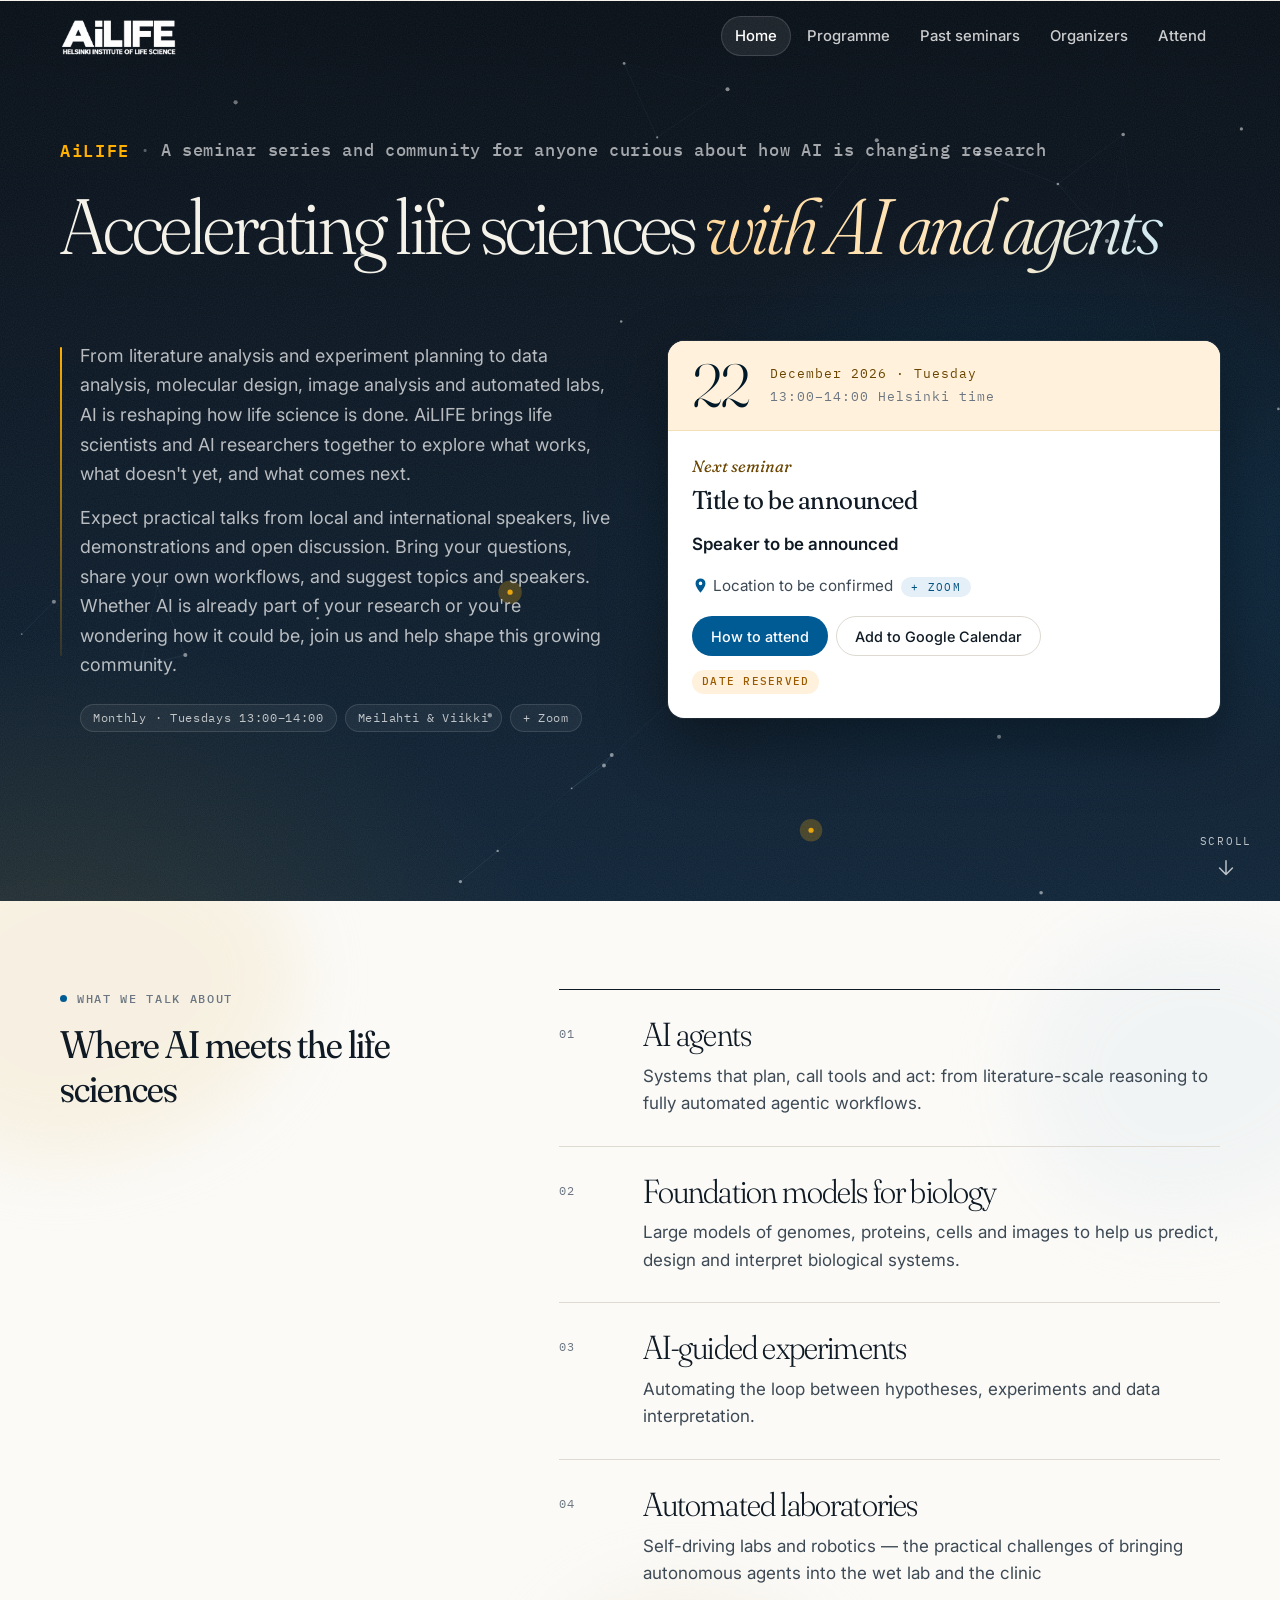
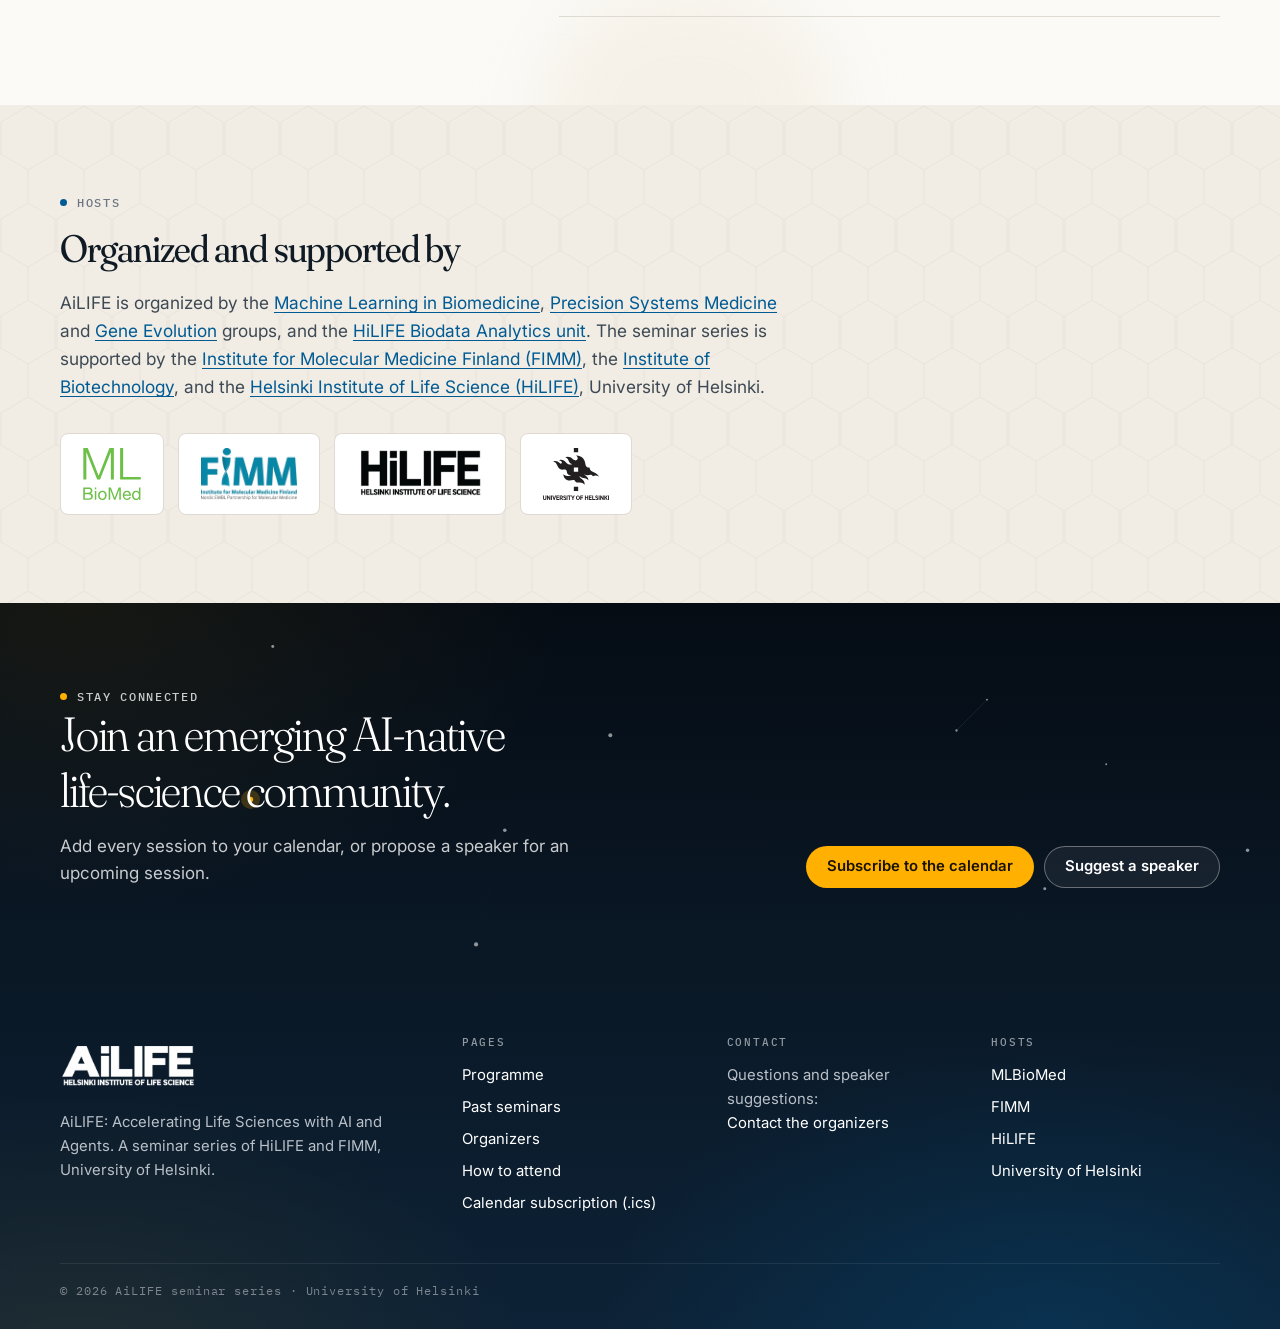
==== commit d46c7bab: "Esa Pitkänen 24 Nov talk (room 3, abstract shown); remove mailing list and Radar line; Google Calend" ====
--- a/index.html
+++ b/index.html
@@ -119,11 +119,10 @@
         <div>
           <p class="eyebrow eyebrow-light">Stay connected</p>
           <h2 id="cta-heading">Join an emerging AI-native life-science community.</h2>
-          <p>Get the Zoom link and a reminder before each seminar, or propose a speaker for an upcoming session.</p>
+          <p>Add every session to your calendar, or propose a speaker for an upcoming session.</p>
         </div>
         <div class="cta-actions">
-          <a class="btn btn-amber" data-ailife="mailing-list" href="#">Join the mailing list</a>
-          <a class="btn btn-light" href="ailife.ics" download>Subscribe to the calendar</a>
+          <a class="btn btn-amber" href="ailife.ics" download>Subscribe to the calendar</a>
           <a class="btn btn-light" href="organizers.html">Suggest a speaker</a>
         </div>
       </div>
@@ -149,7 +148,6 @@
       <div>
         <h4>Contact</h4>
         <p>Questions and speaker suggestions:<br><a href="organizers.html">Contact the organizers</a></p>
-        <p><a data-ailife="mailing-list" href="#">Join the mailing list</a></p>
       </div>
       <div>
         <h4>Hosts</h4>
--- a/assets/css/style.css
+++ b/assets/css/style.css
@@ -367,6 +367,8 @@
 .abstract summary::-webkit-details-marker { display: none; }
 .abstract summary::before { content: "+"; display: inline-block; width: 1.1em; transition: transform .2s; }
 .abstract[open] summary::before { content: "−"; }
+.abstract-label { margin: 0; font-family: var(--font-mono); font-size: .74rem; letter-spacing: .12em; text-transform: uppercase; color: var(--uh-blue); }
+.abstract-open .abstract-text { margin-top: 6px; }
 .abstract-text, .bio-text { margin-top: 10px; color: var(--ink-2); max-width: 70ch; }
 .bio-text h4 { margin: 12px 0 4px; font-size: .95rem; }
 @media (max-width: 600px) {
@@ -626,3 +628,105 @@
 .hero:has(.hero-stack) > .hero-canvas { opacity: .9;
   -webkit-mask-image: radial-gradient(120% 120% at 70% 60%, #000 45%, rgba(0,0,0,.45) 85%, rgba(0,0,0,.3) 100%);
           mask-image: radial-gradient(120% 120% at 70% 60%, #000 45%, rgba(0,0,0,.45) 85%, rgba(0,0,0,.3) 100%); }
+
+/* Registration */
+.btn-small.btn-register { background: var(--uh-blue); color: #fff; border-color: var(--uh-blue); }
+.btn-small.btn-register:hover { background: var(--navy-80); color: #fff; }
+
+/* ==== Header, hero and footer share one deep-navy base (no black/blue seam) ==== */
+:root { --ink-deep: #030b14; }
+.site-header { background: var(--ink-deep); border-bottom: 1px solid rgba(255,255,255,.05); }
+.site-header.is-scrolled { background: rgba(3, 11, 20, .82); border-bottom-color: rgba(255,255,255,.08); }
+.nav a[aria-current="page"] { background: rgba(255,255,255,.08); box-shadow: inset 0 0 0 1px rgba(255,255,255,.14); }
+@media (max-width: 760px) { .nav { background: var(--ink-deep); border-bottom-color: rgba(255,255,255,.06); } }
+/* Dark bands start from the same colour as the header */
+.page-head, .cta-band {
+  background:
+    radial-gradient(900px 480px at 88% -8%, rgba(255,176,0,.10), transparent 60%),
+    radial-gradient(700px 500px at -5% 110%, rgba(0,90,148,.35), transparent 60%),
+    linear-gradient(180deg, var(--ink-deep) 0%, #001929 45%, #00263f 100%);
+}
+.hero:has(.hero-stack) {
+  background:
+    radial-gradient(700px 420px at 78% 62%, rgba(0,90,148,.34), transparent 70%),
+    radial-gradient(900px 480px at 92% -10%, rgba(255,176,0,.08), transparent 60%),
+    linear-gradient(180deg, var(--ink-deep) 0%, #001929 55%, #00263f 100%);
+}
+.site-footer { background: var(--ink-deep); }
+.footer-bottom { border-top-color: rgba(255,255,255,.07); }
+/* Header floats over the dark band at the top (transparent), and turns into
+   deep-navy glass once the page scrolls - one continuous surface, no seam. */
+.site-header:not(.is-scrolled) { background: transparent; border-bottom-color: transparent; -webkit-backdrop-filter: none; backdrop-filter: none; }
+main > section:first-child { margin-top: -72px; }
+.hero:has(.hero-stack) { padding-top: calc(64px + 72px); min-height: min(100vh, 932px); min-height: min(100svh, 932px); }
+.page-head { padding-top: calc(36px + 72px); min-height: calc(300px + 72px); }
+@media (max-width: 760px) {
+  .hero:has(.hero-stack) { padding-top: calc(32px + 72px); min-height: 0; }
+  .page-head { padding-top: calc(28px + 72px); min-height: calc(240px + 72px); }
+  body.nav-open .site-header { background: var(--ink-deep); }
+}
+
+/* ==== Palette refinement (after usersim-workshop + round-2/4 notes) ==========
+   Dark bands: near-black ink that only leans blue, instead of saturated blue,
+   with one warm amber glow low-left (echoes the amber accent) and one cool
+   UH-blue glow behind the card. Light bands: one warm paper family. */
+:root { --ink-deep: #050c14; --ink-mid: #0a1826; --ink-low: #0d2236; --paper-warm: #f6f3ec; }
+.hero:has(.hero-stack) {
+  background:
+    radial-gradient(640px 420px at 80% 58%, rgba(0,90,148,.30), transparent 70%),
+    radial-gradient(760px 520px at 4% 108%, rgba(255,176,0,.10), transparent 65%),
+    linear-gradient(180deg, var(--ink-deep) 0%, var(--ink-mid) 55%, var(--ink-low) 100%);
+}
+.page-head, .cta-band {
+  background:
+    radial-gradient(760px 480px at 6% 115%, rgba(255,176,0,.09), transparent 65%),
+    radial-gradient(700px 420px at 92% 0%, rgba(0,90,148,.22), transparent 65%),
+    linear-gradient(180deg, var(--ink-deep) 0%, var(--ink-mid) 60%, var(--ink-low) 100%);
+}
+.site-header.is-scrolled { background: rgba(5, 12, 20, .84); }
+.site-footer, body.nav-open .site-header { background: var(--ink-deep); }
+@media (max-width: 760px) { .nav { background: var(--ink-deep); } }
+/* Light bands: warm paper only (no cool lavender/azure blobs) */
+body { background: var(--paper-warm); }
+.section-white { background: #fbfaf7; }
+.section-tint { background-color: #f1ede4; }
+.cell-a { background: #f3e6c9; }
+.cell-b { background: #e7eef2; }
+.cell-c { background: #efe7d6; }
+.cell { opacity: .45; }
+/* Footer echoes the hero: same ink-to-navy gradient and glows, not flat black */
+.site-footer {
+  background:
+    radial-gradient(640px 360px at 85% 0%, rgba(0,90,148,.24), transparent 70%),
+    radial-gradient(700px 420px at 6% 100%, rgba(255,176,0,.08), transparent 65%),
+    linear-gradient(180deg, var(--ink-low) 0%, var(--ink-mid) 55%, var(--ink-deep) 100%);
+  border-top: 0;
+}
+.footer-bottom { border-top-color: rgba(255,255,255,.08); }
+/* CTA band directly above the footer: start dark, end at the footer's top colour */
+.cta-band {
+  background:
+    radial-gradient(760px 480px at 6% 115%, rgba(255,176,0,.09), transparent 65%),
+    radial-gradient(700px 420px at 92% 0%, rgba(0,90,148,.22), transparent 65%),
+    linear-gradient(180deg, var(--ink-deep) 0%, var(--ink-mid) 55%, var(--ink-low) 100%);
+}
+.cta-band + * , main:has(.cta-band) + .site-footer { margin-top: 0; }
+/* CTA + footer read as one continuous band that ends like the hero (ink -> navy),
+   with no seam between them. */
+.cta-band {
+  background:
+    radial-gradient(760px 480px at 6% 0%, rgba(255,176,0,.07), transparent 65%),
+    linear-gradient(180deg, var(--ink-deep) 0%, var(--ink-mid) 100%);
+}
+.site-footer {
+  background:
+    radial-gradient(640px 420px at 82% 100%, rgba(0,90,148,.28), transparent 70%),
+    radial-gradient(700px 420px at 6% 110%, rgba(255,176,0,.08), transparent 65%),
+    linear-gradient(180deg, var(--ink-mid) 0%, var(--ink-low) 100%);
+}
+/* The grain overlay greys the CTA band and creates a seam with the footer. */
+.cta-band::after { display: none; }
+
+/* Programme: topic tags sit right after the talk title */
+.title-tags { display: inline-flex; gap: 6px; margin-left: 10px; vertical-align: .3em; }
+.title-tags .tag { font-size: .62rem; padding: 3px 10px; white-space: nowrap; }
